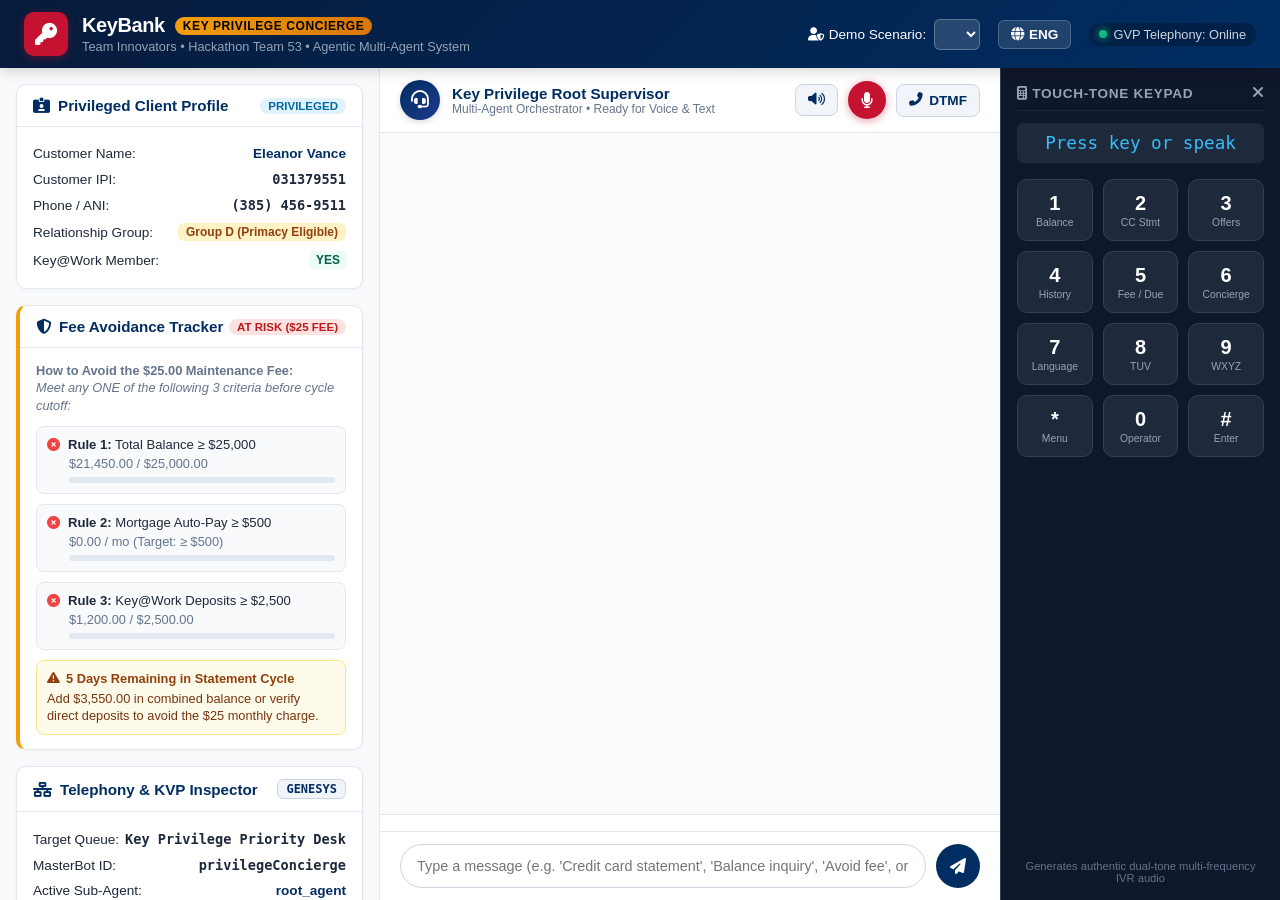
==== web/index.html @ 922f4f91 "feat: Key Privilege Multi-Agent Voice and Chat Bot for Hackathon Team 53" ====
<!DOCTYPE html>
<html lang="en">
<head>
    <meta charset="UTF-8">
    <meta name="viewport" content="width=device-width, initial-scale=1.0">
    <title>KeyBank Key Privilege | Voice & Chat Multi-Agent Bot</title>
    <link rel="stylesheet" href="styles.css">
    <link rel="stylesheet" href="https://cdnjs.cloudflare.com/ajax/libs/font-awesome/6.4.0/css/all.min.css">
</head>
<body>
    <!-- Top Navigation Header -->
    <header class="app-header">
        <div class="header-brand">
            <div class="bank-logo">
                <i class="fa-solid fa-key"></i>
            </div>
            <div>
                <div class="brand-title">KeyBank <span class="badge-privilege">Key Privilege Concierge</span></div>
                <div class="brand-subtitle">Team Innovators • Hackathon Team 53 • Agentic Multi-Agent System</div>
            </div>
        </div>

        <div class="header-actions">
            <div class="scenario-selector-container">
                <label for="customerSelect"><i class="fa-solid fa-user-shield"></i> Demo Scenario:</label>
                <select id="customerSelect" class="form-select">
                    <!-- Populated dynamically -->
                </select>
            </div>

            <div class="lang-toggle-container">
                <button id="langToggleBtn" class="btn-lang" title="Toggle Language (English / Español)">
                    <i class="fa-solid fa-globe"></i> <span id="currentLangLabel">ENG</span>
                </button>
            </div>

            <div class="telephony-status">
                <span class="status-dot online"></span>
                <span>GVP Telephony: Online</span>
            </div>
        </div>
    </header>

    <!-- Main Container -->
    <main class="main-layout">
        <!-- Left Sidebar: Customer Context & Fee Avoidance Engine -->
        <aside class="sidebar-panel">
            <!-- Profile Card -->
            <div class="card profile-card">
                <div class="card-header">
                    <h3><i class="fa-solid fa-id-card-clip"></i> Privileged Client Profile</h3>
                    <span id="tierBadge" class="tier-pill">PRIVILEGED</span>
                </div>
                <div class="card-body">
                    <div class="profile-row">
                        <span class="label">Customer Name:</span>
                        <span id="profName" class="val-highlight">Eleanor Vance</span>
                    </div>
                    <div class="profile-row">
                        <span class="label">Customer IPI:</span>
                        <span id="profIpi" class="val-mono">031379551</span>
                    </div>
                    <div class="profile-row">
                        <span class="label">Phone / ANI:</span>
                        <span id="profPhone" class="val-mono">(385) 456-9511</span>
                    </div>
                    <div class="profile-row">
                        <span class="label">Relationship Group:</span>
                        <span id="profGroup" class="group-badge">Group D (Primacy Eligible)</span>
                    </div>
                    <div class="profile-row">
                        <span class="label">Key@Work Member:</span>
                        <span id="profKeyAtWork" class="val-tag">YES</span>
                    </div>
                </div>
            </div>

            <!-- Maintenance Fee Avoidance Tracker -->
            <div class="card fee-card">
                <div class="card-header fee-header">
                    <h3><i class="fa-solid fa-shield-halved"></i> Fee Avoidance Tracker</h3>
                    <span id="feeWaiverBadge" class="badge-at-risk">AT RISK ($25 FEE)</span>
                </div>
                <div class="card-body">
                    <div class="fee-explainer">
                        <strong>How to Avoid the $25.00 Maintenance Fee:</strong><br>
                        <em>Meet any ONE of the following 3 criteria before cycle cutoff:</em>
                    </div>

                    <!-- Rule 1: $25k Combined Balance -->
                    <div class="rule-box" id="rule1Box">
                        <div class="rule-title">
                            <span id="rule1Icon" class="rule-status-icon fail"><i class="fa-solid fa-circle-xmark"></i></span>
                            <span><strong>Rule 1:</strong> Total Balance &ge; $25,000</span>
                        </div>
                        <div class="rule-metric">
                            <span id="rule1Current">$21,450.00</span> / $25,000.00
                        </div>
                        <div class="progress-bar-bg">
                            <div id="rule1Progress" class="progress-fill warning" style="width: 85%;"></div>
                        </div>
                    </div>

                    <!-- Rule 2: $500 Mortgage Auto-Deduction -->
                    <div class="rule-box" id="rule2Box">
                        <div class="rule-title">
                            <span id="rule2Icon" class="rule-status-icon fail"><i class="fa-solid fa-circle-xmark"></i></span>
                            <span><strong>Rule 2:</strong> Mortgage Auto-Pay &ge; $500</span>
                        </div>
                        <div class="rule-metric">
                            <span id="rule2Current">$0.00 / mo</span> (Target: &ge; $500)
                        </div>
                        <div class="progress-bar-bg">
                            <div id="rule2Progress" class="progress-fill fail" style="width: 0%;"></div>
                        </div>
                    </div>

                    <!-- Rule 3: $2,500 Key@Work Direct Deposits -->
                    <div class="rule-box" id="rule3Box">
                        <div class="rule-title">
                            <span id="rule3Icon" class="rule-status-icon fail"><i class="fa-solid fa-circle-xmark"></i></span>
                            <span><strong>Rule 3:</strong> Key@Work Deposits &ge; $2,500</span>
                        </div>
                        <div class="rule-metric">
                            <span id="rule3Current">$1,200.00</span> / $2,500.00
                        </div>
                        <div class="progress-bar-bg">
                            <div id="rule3Progress" class="progress-fill warning" style="width: 48%;"></div>
                        </div>
                    </div>

                    <!-- Cycle Countdown & Proactive Remedy -->
                    <div id="remedyBox" class="remedy-alert">
                        <div class="remedy-header"><i class="fa-solid fa-triangle-exclamation"></i> <span id="daysRemainingText">5 Days Remaining in Statement Cycle</span></div>
                        <div id="remedyText" class="remedy-content">Add $3,550.00 in combined balance or verify direct deposits to avoid the $25 monthly charge.</div>
                    </div>
                </div>
            </div>

            <!-- Telephony & Routing Context Inspector -->
            <div class="card routing-card">
                <div class="card-header">
                    <h3><i class="fa-solid fa-network-wired"></i> Telephony & KVP Inspector</h3>
                    <span id="activeTrcBadge" class="trc-pill">GENESYS</span>
                </div>
                <div class="card-body">
                    <div class="routing-row">
                        <span class="label">Target Queue:</span>
                        <span id="inspectQueue" class="val-mono">Key Privilege Priority Desk</span>
                    </div>
                    <div class="routing-row">
                        <span class="label">MasterBot ID:</span>
                        <span id="inspectBotId" class="val-mono">privilegeConcierge</span>
                    </div>
                    <div class="routing-row">
                        <span class="label">Active Sub-Agent:</span>
                        <span id="inspectSubagent" class="val-highlight">root_agent</span>
                    </div>
                    <div class="routing-row">
                        <span class="label">Audio Prompt:</span>
                        <span id="inspectPrompt" class="prompt-badge">[K2U_ENG.700.au]</span>
                    </div>
                    <div class="kvp-section">
                        <div class="kvp-label">Genesys Attached Data KVPs:</div>
                        <pre id="inspectKvps" class="kvp-json">{}</pre>
                    </div>
                </div>
            </div>
        </aside>

        <!-- Center: Interactive Voice & Chat Simulator -->
        <section class="chat-panel">
            <!-- Chat Header -->
            <div class="chat-header">
                <div class="chat-agent-info">
                    <div class="agent-avatar"><i class="fa-solid fa-headset"></i></div>
                    <div>
                        <div id="agentTitle" class="agent-title">Key Privilege Root Supervisor</div>
                        <div id="agentStatusSubtitle" class="agent-subtitle">Multi-Agent Orchestrator • Ready for Voice & Text</div>
                    </div>
                </div>
                <div class="voice-controls">
                    <button id="speechToggleBtn" class="btn-icon" title="Toggle Auto Text-to-Speech">
                        <i id="ttsIcon" class="fa-solid fa-volume-high"></i>
                    </button>
                    <button id="micBtn" class="btn-mic" title="Speak via Microphone (Speech-to-Text)">
                        <i class="fa-solid fa-microphone"></i>
                    </button>
                    <button id="toggleDtmfBtn" class="btn-icon" title="Open Telephone DTMF Keypad">
                        <i class="fa-solid fa-phone-flip"></i> DTMF
                    </button>
                </div>
            </div>

            <!-- Proactive Reminder Notification Banner (When at risk) -->
            <div id="proactiveAlertBanner" class="proactive-banner hidden">
                <i class="fa-solid fa-bell"></i>
                <div id="proactiveAlertContent">Proactive Fee Alert</div>
            </div>

            <!-- Messages Stream -->
            <div id="messageStream" class="message-stream">
                <!-- Dynamically populated messages -->
            </div>

            <!-- Quick Reply Suggestions Bar -->
            <div id="quickRepliesBar" class="quick-replies-bar">
                <!-- Quick reply chips -->
            </div>

            <!-- Input Bar -->
            <div class="chat-input-bar">
                <input type="text" id="userInput" class="chat-input" placeholder="Type a message (e.g. 'Credit card statement', 'Balance inquiry', 'Avoid fee', or press 1-7)..." autocomplete="off">
                <button id="sendBtn" class="btn-send"><i class="fa-solid fa-paper-plane"></i></button>
            </div>
        </section>

        <!-- Right / Floating: Traditional DTMF Keypad Panel -->
        <aside id="dtmfPanel" class="dtmf-panel">
            <div class="dtmf-header">
                <h4><i class="fa-solid fa-calculator"></i> Touch-Tone Keypad</h4>
                <button id="closeDtmfBtn" class="btn-close-dtmf"><i class="fa-solid fa-xmark"></i></button>
            </div>
            <div class="dtmf-display" id="dtmfDisplay">Press key or speak</div>
            <div class="dtmf-grid">
                <button class="dtmf-btn" data-key="1">
                    <span class="digit">1</span>
                    <span class="subtext">Balance</span>
                </button>
                <button class="dtmf-btn" data-key="2">
                    <span class="digit">2</span>
                    <span class="subtext">CC Stmt</span>
                </button>
                <button class="dtmf-btn" data-key="3">
                    <span class="digit">3</span>
                    <span class="subtext">Offers</span>
                </button>
                <button class="dtmf-btn" data-key="4">
                    <span class="digit">4</span>
                    <span class="subtext">History</span>
                </button>
                <button class="dtmf-btn" data-key="5">
                    <span class="digit">5</span>
                    <span class="subtext">Fee / Due</span>
                </button>
                <button class="dtmf-btn" data-key="6">
                    <span class="digit">6</span>
                    <span class="subtext">Concierge</span>
                </button>
                <button class="dtmf-btn" data-key="7">
                    <span class="digit">7</span>
                    <span class="subtext">Language</span>
                </button>
                <button class="dtmf-btn" data-key="8">
                    <span class="digit">8</span>
                    <span class="subtext">TUV</span>
                </button>
                <button class="dtmf-btn" data-key="9">
                    <span class="digit">9</span>
                    <span class="subtext">WXYZ</span>
                </button>
                <button class="dtmf-btn" data-key="*">
                    <span class="digit">*</span>
                    <span class="subtext">Menu</span>
                </button>
                <button class="dtmf-btn" data-key="0">
                    <span class="digit">0</span>
                    <span class="subtext">Operator</span>
                </button>
                <button class="dtmf-btn" data-key="#">
                    <span class="digit">#</span>
                    <span class="subtext">Enter</span>
                </button>
            </div>
            <div class="dtmf-footer">
                Generates authentic dual-tone multi-frequency IVR audio
            </div>
        </aside>
    </main>

    <script src="app.js"></script>
</body>
</html>
---- web/styles.css ----
/* KeyBank Key Privilege Multi-Agent System - Hackathon Team 53 Styles */

:root {
    --key-red: #c41230;
    --key-red-dark: #9e0e26;
    --key-navy: #002d62;
    --key-navy-dark: #071b3b;
    --key-gold: #d4af37;
    --key-gray-bg: #f4f6f9;
    --key-card-bg: #ffffff;
    --key-border: #e2e8f0;
    --text-primary: #1e293b;
    --text-muted: #64748b;
    --success-green: #10b981;
    --warning-amber: #f59e0b;
    --danger-red: #ef4444;
}

* {
    box-sizing: border-box;
    margin: 0;
    padding: 0;
    font-family: -apple-system, BlinkMacSystemFont, "Segoe UI", Roboto, Helvetica, Arial, sans-serif;
}

body {
    background-color: var(--key-gray-bg);
    color: var(--text-primary);
    height: 100vh;
    display: flex;
    flex-direction: column;
    overflow: hidden;
}

/* Header */
.app-header {
    background: linear-gradient(135deg, var(--key-navy-dark), var(--key-navy));
    color: white;
    padding: 12px 24px;
    display: flex;
    justify-content: space-between;
    align-items: center;
    box-shadow: 0 4px 12px rgba(0, 0, 0, 0.15);
    z-index: 10;
}

.header-brand {
    display: flex;
    align-items: center;
    gap: 14px;
}

.bank-logo {
    background-color: var(--key-red);
    width: 44px;
    height: 44px;
    border-radius: 10px;
    display: flex;
    align-items: center;
    justify-content: center;
    font-size: 22px;
    color: white;
    box-shadow: 0 2px 8px rgba(196, 18, 48, 0.4);
}

.brand-title {
    font-size: 1.25rem;
    font-weight: 700;
    letter-spacing: -0.02em;
    display: flex;
    align-items: center;
    gap: 10px;
}

.badge-privilege {
    background: linear-gradient(90deg, #f59e0b, #d97706);
    color: #000;
    font-size: 0.75rem;
    font-weight: 800;
    padding: 2px 8px;
    border-radius: 12px;
    text-transform: uppercase;
    letter-spacing: 0.05em;
}

.brand-subtitle {
    font-size: 0.8rem;
    color: #94a3b8;
    margin-top: 2px;
}

.header-actions {
    display: flex;
    align-items: center;
    gap: 18px;
}

.scenario-selector-container {
    display: flex;
    align-items: center;
    gap: 8px;
    font-size: 0.85rem;
}

.form-select {
    background-color: rgba(255, 255, 255, 0.15);
    color: white;
    border: 1px solid rgba(255, 255, 255, 0.25);
    padding: 6px 12px;
    border-radius: 6px;
    font-size: 0.85rem;
    outline: none;
    cursor: pointer;
}

.form-select option {
    background-color: var(--key-navy-dark);
    color: white;
}

.btn-lang {
    background-color: rgba(255, 255, 255, 0.12);
    border: 1px solid rgba(255, 255, 255, 0.2);
    color: white;
    padding: 6px 12px;
    border-radius: 6px;
    cursor: pointer;
    font-size: 0.85rem;
    font-weight: 600;
    transition: background 0.2s;
}

.btn-lang:hover {
    background-color: rgba(255, 255, 255, 0.25);
}

.telephony-status {
    display: flex;
    align-items: center;
    gap: 6px;
    font-size: 0.8rem;
    color: #cbd5e1;
    background: rgba(0, 0, 0, 0.25);
    padding: 4px 10px;
    border-radius: 12px;
}

.status-dot.online {
    width: 8px;
    height: 8px;
    background-color: var(--success-green);
    border-radius: 50%;
    box-shadow: 0 0 8px var(--success-green);
}

/* Layout */
.main-layout {
    display: flex;
    flex: 1;
    overflow: hidden;
    position: relative;
}

/* Sidebar */
.sidebar-panel {
    width: 380px;
    background-color: #f8fafc;
    border-right: 1px solid var(--key-border);
    padding: 16px;
    display: flex;
    flex-direction: column;
    gap: 16px;
    overflow-y: auto;
}

.card {
    background: var(--key-card-bg);
    border-radius: 10px;
    border: 1px solid var(--key-border);
    box-shadow: 0 1px 4px rgba(0, 0, 0, 0.04);
}

.card-header {
    padding: 12px 16px;
    border-bottom: 1px solid var(--key-border);
    display: flex;
    justify-content: space-between;
    align-items: center;
}

.card-header h3 {
    font-size: 0.95rem;
    color: var(--key-navy);
    display: flex;
    align-items: center;
    gap: 8px;
}

.card-body {
    padding: 14px 16px;
}

.tier-pill {
    background: #e0f2fe;
    color: #0369a1;
    font-size: 0.72rem;
    font-weight: 700;
    padding: 2px 8px;
    border-radius: 10px;
}

.profile-row, .routing-row {
    display: flex;
    justify-content: space-between;
    align-items: center;
    padding: 5px 0;
    font-size: 0.85rem;
}

.val-highlight {
    font-weight: 600;
    color: var(--key-navy);
}

.val-mono {
    font-family: monospace;
    font-weight: 600;
}

.group-badge {
    background: #fef3c7;
    color: #92400e;
    font-weight: 700;
    font-size: 0.75rem;
    padding: 2px 8px;
    border-radius: 6px;
}

.val-tag {
    background: #ecfdf5;
    color: #065f46;
    font-weight: 700;
    font-size: 0.75rem;
    padding: 2px 6px;
    border-radius: 4px;
}

/* Fee Tracker Card */
.fee-card {
    border-left: 4px solid var(--warning-amber);
}

.fee-card.waived {
    border-left-color: var(--success-green);
}

.fee-explainer {
    font-size: 0.8rem;
    color: var(--text-muted);
    margin-bottom: 12px;
    line-height: 1.35;
}

.badge-at-risk {
    background-color: #fee2e2;
    color: #b91c1c;
    font-size: 0.72rem;
    font-weight: 800;
    padding: 2px 8px;
    border-radius: 10px;
}

.badge-waived {
    background-color: #d1fae5;
    color: #065f46;
    font-size: 0.72rem;
    font-weight: 800;
    padding: 2px 8px;
    border-radius: 10px;
}

.rule-box {
    background: #f8fafc;
    border: 1px solid #e2e8f0;
    border-radius: 8px;
    padding: 10px;
    margin-bottom: 10px;
}

.rule-title {
    display: flex;
    align-items: center;
    gap: 8px;
    font-size: 0.82rem;
}

.rule-status-icon.pass {
    color: var(--success-green);
}

.rule-status-icon.fail {
    color: #ef4444;
}

.rule-metric {
    font-size: 0.8rem;
    color: var(--text-muted);
    margin: 4px 0 6px 22px;
}

.progress-bar-bg {
    height: 6px;
    background-color: #e2e8f0;
    border-radius: 3px;
    overflow: hidden;
    margin-left: 22px;
}

.progress-fill.pass {
    background-color: var(--success-green);
}

.progress-fill.warning {
    background-color: var(--warning-amber);
}

.progress-fill.fail {
    background-color: var(--danger-red);
}

.remedy-alert {
    background-color: #fffbeb;
    border: 1px solid #fde68a;
    border-radius: 8px;
    padding: 10px;
    font-size: 0.8rem;
    margin-top: 10px;
}

.remedy-header {
    font-weight: 700;
    color: #92400e;
    display: flex;
    align-items: center;
    gap: 6px;
    margin-bottom: 4px;
}

.remedy-content {
    color: #78350f;
    line-height: 1.35;
}

/* Routing Card */
.trc-pill {
    background: #f1f5f9;
    color: var(--key-navy);
    font-family: monospace;
    font-weight: 700;
    font-size: 0.75rem;
    padding: 2px 8px;
    border-radius: 6px;
    border: 1px solid #cbd5e1;
}

.prompt-badge {
    background: #e2e8f0;
    font-family: monospace;
    font-size: 0.75rem;
    padding: 2px 6px;
    border-radius: 4px;
}

.kvp-section {
    margin-top: 8px;
    border-top: 1px solid #f1f5f9;
    padding-top: 8px;
}

.kvp-label {
    font-size: 0.75rem;
    color: var(--text-muted);
    margin-bottom: 4px;
}

.kvp-json {
    background: #0f172a;
    color: #38bdf8;
    padding: 8px;
    border-radius: 6px;
    font-size: 0.75rem;
    max-height: 110px;
    overflow-y: auto;
}

/* Center Chat Panel */
.chat-panel {
    flex: 1;
    display: flex;
    flex-direction: column;
    background: white;
}

.chat-header {
    padding: 12px 20px;
    border-bottom: 1px solid var(--key-border);
    display: flex;
    justify-content: space-between;
    align-items: center;
    background: white;
}

.chat-agent-info {
    display: flex;
    align-items: center;
    gap: 12px;
}

.agent-avatar {
    width: 40px;
    height: 40px;
    background: linear-gradient(135deg, var(--key-navy), #1e3a8a);
    color: white;
    border-radius: 50%;
    display: flex;
    align-items: center;
    justify-content: center;
    font-size: 1.1rem;
    box-shadow: 0 2px 6px rgba(0, 0, 0, 0.15);
}

.agent-title {
    font-weight: 700;
    font-size: 0.95rem;
    color: var(--key-navy);
}

.agent-subtitle {
    font-size: 0.75rem;
    color: var(--text-muted);
}

.voice-controls {
    display: flex;
    align-items: center;
    gap: 10px;
}

.btn-icon {
    background: #f1f5f9;
    border: 1px solid #cbd5e1;
    color: var(--key-navy);
    padding: 8px 12px;
    border-radius: 8px;
    cursor: pointer;
    font-weight: 600;
    font-size: 0.85rem;
    display: flex;
    align-items: center;
    gap: 6px;
    transition: all 0.2s;
}

.btn-icon:hover {
    background: #e2e8f0;
}

.btn-mic {
    background: var(--key-red);
    color: white;
    border: none;
    width: 38px;
    height: 38px;
    border-radius: 50%;
    cursor: pointer;
    font-size: 1rem;
    display: flex;
    align-items: center;
    justify-content: center;
    box-shadow: 0 2px 8px rgba(196, 18, 48, 0.4);
    transition: transform 0.15s, background 0.2s;
}

.btn-mic:hover {
    background: var(--key-red-dark);
    transform: scale(1.05);
}

.btn-mic.recording {
    background: #dc2626;
    animation: pulse-red 1.2s infinite;
}

@keyframes pulse-red {
    0% { box-shadow: 0 0 0 0 rgba(220, 38, 38, 0.7); }
    70% { box-shadow: 0 0 0 12px rgba(220, 38, 38, 0); }
    100% { box-shadow: 0 0 0 0 rgba(220, 38, 38, 0); }
}

/* Proactive Banner */
.proactive-banner {
    background: #fffbeb;
    border-bottom: 2px solid #f59e0b;
    color: #92400e;
    padding: 10px 20px;
    display: flex;
    align-items: center;
    gap: 12px;
    font-size: 0.85rem;
    font-weight: 600;
}

.proactive-banner.hidden {
    display: none;
}

/* Message Stream */
.message-stream {
    flex: 1;
    overflow-y: auto;
    padding: 20px;
    display: flex;
    flex-direction: column;
    gap: 16px;
    background: #fafbfc;
}

.message-bubble {
    max-width: 78%;
    padding: 14px 18px;
    border-radius: 14px;
    line-height: 1.45;
    font-size: 0.9rem;
    position: relative;
    box-shadow: 0 1px 3px rgba(0, 0, 0, 0.05);
    white-space: pre-wrap;
}

.message-bubble.agent {
    align-self: flex-start;
    background: white;
    border: 1px solid var(--key-border);
    border-top-left-radius: 2px;
}

.message-bubble.user {
    align-self: flex-end;
    background: linear-gradient(135deg, var(--key-navy), #1e3a8a);
    color: white;
    border-top-right-radius: 2px;
}

.bubble-meta {
    display: flex;
    justify-content: space-between;
    align-items: center;
    font-size: 0.72rem;
    color: var(--text-muted);
    margin-bottom: 6px;
    border-bottom: 1px solid #f1f5f9;
    padding-bottom: 4px;
}

.prompt-tag {
    background: #e2e8f0;
    color: #475569;
    padding: 1px 6px;
    border-radius: 4px;
    font-family: monospace;
}

.bubble-actions {
    margin-top: 10px;
    display: flex;
    gap: 8px;
}

.btn-bubble-speech {
    background: #f1f5f9;
    border: 1px solid #cbd5e1;
    color: var(--key-navy);
    font-size: 0.75rem;
    padding: 3px 8px;
    border-radius: 4px;
    cursor: pointer;
}

/* Quick Replies */
.quick-replies-bar {
    padding: 8px 20px;
    display: flex;
    flex-wrap: wrap;
    gap: 8px;
    background: white;
    border-top: 1px solid var(--key-border);
}

.chip-btn {
    background: #f1f5f9;
    border: 1px solid #cbd5e1;
    color: var(--key-navy);
    font-size: 0.8rem;
    font-weight: 600;
    padding: 6px 14px;
    border-radius: 20px;
    cursor: pointer;
    transition: all 0.15s;
}

.chip-btn:hover {
    background: var(--key-navy);
    color: white;
    border-color: var(--key-navy);
}

/* Chat Input Bar */
.chat-input-bar {
    padding: 12px 20px;
    display: flex;
    gap: 10px;
    border-top: 1px solid var(--key-border);
    background: white;
}

.chat-input {
    flex: 1;
    padding: 12px 16px;
    border: 1px solid #cbd5e1;
    border-radius: 24px;
    font-size: 0.9rem;
    outline: none;
    transition: border-color 0.2s;
}

.chat-input:focus {
    border-color: var(--key-navy);
    box-shadow: 0 0 0 3px rgba(0, 45, 98, 0.15);
}

.btn-send {
    background: var(--key-navy);
    color: white;
    border: none;
    width: 44px;
    height: 44px;
    border-radius: 50%;
    cursor: pointer;
    font-size: 1rem;
    display: flex;
    align-items: center;
    justify-content: center;
    transition: background 0.2s;
}

.btn-send:hover {
    background: var(--key-navy-dark);
}

/* DTMF Panel */
.dtmf-panel {
    width: 280px;
    background: #0f172a;
    color: white;
    border-left: 1px solid #334155;
    padding: 16px;
    display: flex;
    flex-direction: column;
    gap: 12px;
    transition: transform 0.3s ease;
}

.dtmf-panel.collapsed {
    display: none;
}

.dtmf-header {
    display: flex;
    justify-content: space-between;
    align-items: center;
    color: #94a3b8;
    border-bottom: 1px solid #1e293b;
    padding-bottom: 8px;
}

.dtmf-header h4 {
    font-size: 0.85rem;
    text-transform: uppercase;
    letter-spacing: 0.05em;
}

.btn-close-dtmf {
    background: transparent;
    border: none;
    color: #94a3b8;
    font-size: 1rem;
    cursor: pointer;
}

.dtmf-display {
    background: #1e293b;
    color: #38bdf8;
    font-family: monospace;
    font-size: 1.1rem;
    padding: 8px 12px;
    border-radius: 6px;
    text-align: center;
    min-height: 40px;
    display: flex;
    align-items: center;
    justify-content: center;
}

.dtmf-grid {
    display: grid;
    grid-template-columns: repeat(3, 1fr);
    gap: 10px;
    margin-top: 4px;
}

.dtmf-btn {
    background: #1e293b;
    border: 1px solid #334155;
    color: white;
    border-radius: 10px;
    padding: 12px 6px;
    cursor: pointer;
    display: flex;
    flex-direction: column;
    align-items: center;
    transition: all 0.1s;
}

.dtmf-btn:hover {
    background: #334155;
}

.dtmf-btn:active {
    background: var(--key-red);
    transform: scale(0.95);
}

.dtmf-btn .digit {
    font-size: 1.25rem;
    font-weight: 700;
}

.dtmf-btn .subtext {
    font-size: 0.65rem;
    color: #94a3b8;
    margin-top: 2px;
}

.dtmf-footer {
    font-size: 0.7rem;
    color: #64748b;
    text-align: center;
    margin-top: auto;
}
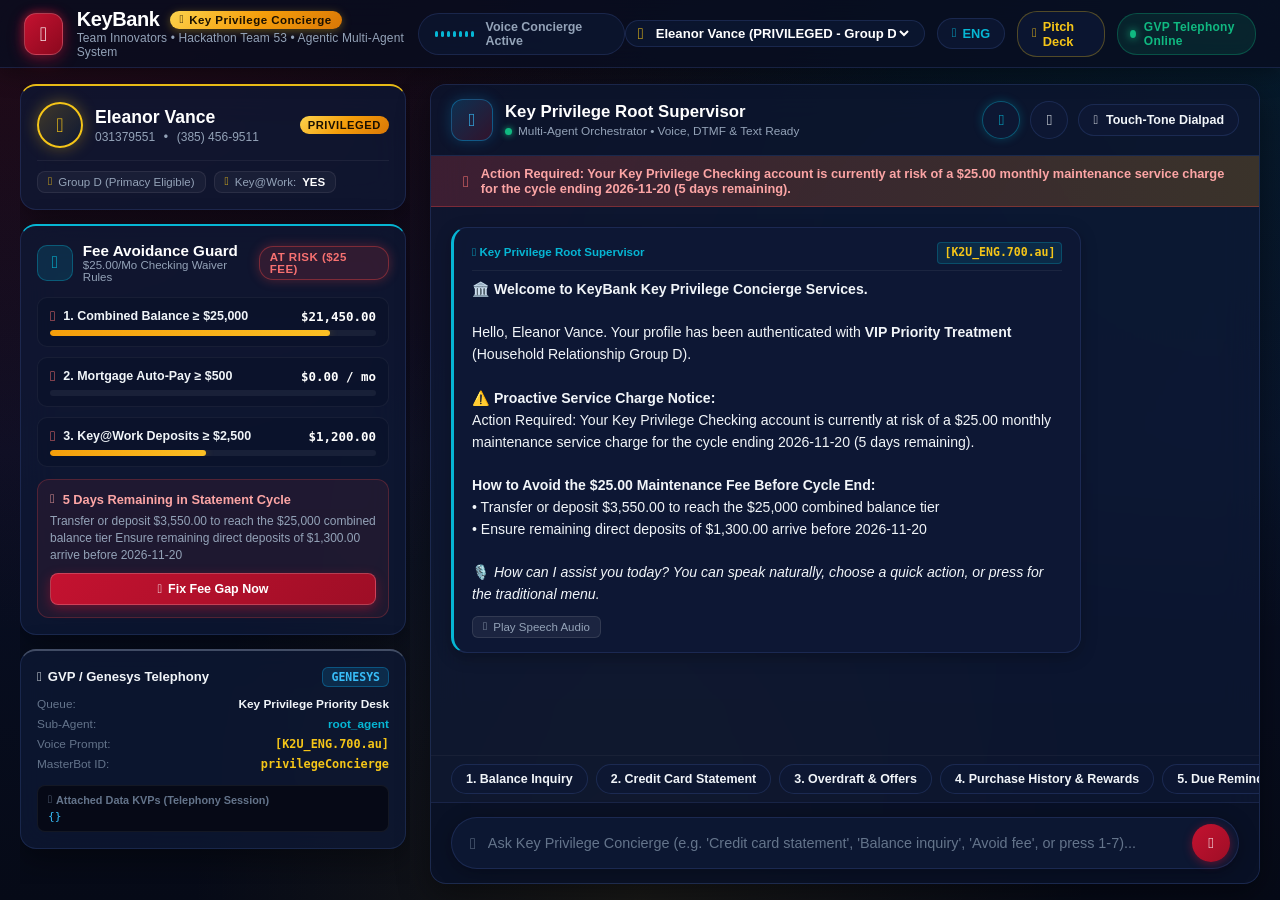
==== commit d88b8b47: "addding ui voice visiuilser" ====
--- a/web/index.html
+++ b/web/index.html
@@ -3,281 +3,269 @@
 <head>
     <meta charset="UTF-8">
     <meta name="viewport" content="width=device-width, initial-scale=1.0">
-    <title>KeyBank Key Privilege | Voice & Chat Multi-Agent Bot</title>
+    <title>KeyBank Key Privilege | Private Client AI Concierge</title>
+    <link rel="stylesheet" href="https://cdnjs.cloudflare.com/ajax/libs/font-awesome/6.4.0/css/all.min.css">
     <link rel="stylesheet" href="styles.css">
-    <link rel="stylesheet" href="https://cdnjs.cloudflare.com/ajax/libs/font-awesome/6.4.0/css/all.min.css">
 </head>
-<body>
-    <!-- Top Navigation Header -->
-    <header class="app-header">
-        <div class="header-brand">
-            <div class="bank-logo">
+<body class="luxury-dark">
+    <!-- Top Glass Navigation Bar -->
+    <header class="glass-navbar">
+        <div class="nav-left">
+            <div class="brand-emblem">
                 <i class="fa-solid fa-key"></i>
-            </div>
-            <div>
-                <div class="brand-title">KeyBank <span class="badge-privilege">Key Privilege Concierge</span></div>
-                <div class="brand-subtitle">Team Innovators • Hackathon Team 53 • Agentic Multi-Agent System</div>
+                <div class="emblem-glow"></div>
+            </div>
+            <div class="brand-text">
+                <div class="brand-header">
+                    <span class="brand-title">KeyBank</span>
+                    <span class="badge-vip-pill"><i class="fa-solid fa-crown"></i> Key Privilege Concierge</span>
+                </div>
+                <div class="brand-sub">Team Innovators • Hackathon Team 53 • Agentic Multi-Agent System</div>
             </div>
         </div>
 
-        <div class="header-actions">
-            <div class="scenario-selector-container">
-                <label for="customerSelect"><i class="fa-solid fa-user-shield"></i> Demo Scenario:</label>
-                <select id="customerSelect" class="form-select">
+        <div class="nav-center">
+            <!-- Voice Audio Waveform Animation -->
+            <div id="voiceWaveform" class="voice-waveform idle">
+                <span class="bar"></span>
+                <span class="bar"></span>
+                <span class="bar"></span>
+                <span class="bar"></span>
+                <span class="bar"></span>
+                <span class="bar"></span>
+                <span class="bar"></span>
+            </div>
+            <span id="voiceStatusLabel" class="voice-status-text">Voice Concierge Active</span>
+        </div>
+
+        <div class="nav-right">
+            <!-- Scenario Selector -->
+            <div class="persona-switch">
+                <i class="fa-solid fa-user-astronaut"></i>
+                <select id="customerSelect" class="select-persona">
                     <!-- Populated dynamically -->
                 </select>
             </div>
 
-            <div class="lang-toggle-container">
-                <button id="langToggleBtn" class="btn-lang" title="Toggle Language (English / Español)">
-                    <i class="fa-solid fa-globe"></i> <span id="currentLangLabel">ENG</span>
-                </button>
-            </div>
-
-            <div class="telephony-status">
-                <span class="status-dot online"></span>
-                <span>GVP Telephony: Online</span>
+            <!-- Language Switcher Button -->
+            <button id="langToggleBtn" class="glass-btn btn-lang" title="Toggle Language (English / Español)">
+                <i class="fa-solid fa-globe"></i> <span id="currentLangLabel">ENG</span>
+            </button>
+
+            <!-- Pitch Deck Link -->
+            <a href="presentation.html" target="_blank" class="glass-btn btn-deck" title="Open Hackathon Pitch Deck">
+                <i class="fa-solid fa-trophy"></i> Pitch Deck
+            </a>
+
+            <!-- Telephony Live Badge -->
+            <div class="telephony-live-pill">
+                <span class="pulse-dot"></span>
+                <span>GVP Telephony Online</span>
             </div>
         </div>
     </header>
 
-    <!-- Main Container -->
-    <main class="main-layout">
-        <!-- Left Sidebar: Customer Context & Fee Avoidance Engine -->
-        <aside class="sidebar-panel">
-            <!-- Profile Card -->
-            <div class="card profile-card">
-                <div class="card-header">
-                    <h3><i class="fa-solid fa-id-card-clip"></i> Privileged Client Profile</h3>
-                    <span id="tierBadge" class="tier-pill">PRIVILEGED</span>
-                </div>
-                <div class="card-body">
-                    <div class="profile-row">
-                        <span class="label">Customer Name:</span>
-                        <span id="profName" class="val-highlight">Eleanor Vance</span>
-                    </div>
-                    <div class="profile-row">
-                        <span class="label">Customer IPI:</span>
-                        <span id="profIpi" class="val-mono">031379551</span>
-                    </div>
-                    <div class="profile-row">
-                        <span class="label">Phone / ANI:</span>
-                        <span id="profPhone" class="val-mono">(385) 456-9511</span>
-                    </div>
-                    <div class="profile-row">
-                        <span class="label">Relationship Group:</span>
-                        <span id="profGroup" class="group-badge">Group D (Primacy Eligible)</span>
-                    </div>
-                    <div class="profile-row">
-                        <span class="label">Key@Work Member:</span>
-                        <span id="profKeyAtWork" class="val-tag">YES</span>
-                    </div>
-                </div>
-            </div>
-
-            <!-- Maintenance Fee Avoidance Tracker -->
-            <div class="card fee-card">
-                <div class="card-header fee-header">
-                    <h3><i class="fa-solid fa-shield-halved"></i> Fee Avoidance Tracker</h3>
-                    <span id="feeWaiverBadge" class="badge-at-risk">AT RISK ($25 FEE)</span>
-                </div>
-                <div class="card-body">
-                    <div class="fee-explainer">
-                        <strong>How to Avoid the $25.00 Maintenance Fee:</strong><br>
-                        <em>Meet any ONE of the following 3 criteria before cycle cutoff:</em>
-                    </div>
-
+    <!-- App Layout -->
+    <div class="app-container">
+        <!-- Left Sidebar: Wealth Profile & Fee Avoidance Engine -->
+        <aside class="sidebar-lux">
+            <!-- Client Identity Card -->
+            <div class="lux-card profile-lux">
+                <div class="card-glow"></div>
+                <div class="profile-header">
+                    <div class="avatar-ring">
+                        <i class="fa-solid fa-user-shield"></i>
+                    </div>
+                    <div class="profile-meta">
+                        <div id="profName" class="client-name">Eleanor Vance</div>
+                        <div class="client-id"><span id="profIpi">031379551</span> • <span id="profPhone">(385) 456-9511</span></div>
+                    </div>
+                    <span id="tierBadge" class="tier-pill-lux">PRIVILEGED</span>
+                </div>
+                <div class="profile-badges">
+                    <div class="p-badge"><i class="fa-solid fa-gem"></i> <span id="profGroup">Group D (Primacy)</span></div>
+                    <div class="p-badge"><i class="fa-solid fa-building-user"></i> Key@Work: <strong id="profKeyAtWork">YES</strong></div>
+                </div>
+            </div>
+
+            <!-- Fee Avoidance Shield & Live Rules Widget -->
+            <div class="lux-card fee-guard-lux" id="feeGuardCard">
+                <div class="fee-header">
+                    <div class="fee-title-group">
+                        <div class="shield-icon" id="shieldIconContainer">
+                            <i id="shieldIcon" class="fa-solid fa-shield-halved"></i>
+                        </div>
+                        <div>
+                            <h4>Fee Avoidance Guard</h4>
+                            <div class="fee-subtitle">$25.00/Mo Checking Waiver Rules</div>
+                        </div>
+                    </div>
+                    <div id="feeWaiverBadge" class="status-pill at-risk">AT RISK ($25 FEE)</div>
+                </div>
+
+                <!-- Rules Accordion/Cards -->
+                <div class="rules-container">
                     <!-- Rule 1: $25k Combined Balance -->
-                    <div class="rule-box" id="rule1Box">
-                        <div class="rule-title">
-                            <span id="rule1Icon" class="rule-status-icon fail"><i class="fa-solid fa-circle-xmark"></i></span>
-                            <span><strong>Rule 1:</strong> Total Balance &ge; $25,000</span>
-                        </div>
-                        <div class="rule-metric">
-                            <span id="rule1Current">$21,450.00</span> / $25,000.00
-                        </div>
-                        <div class="progress-bar-bg">
-                            <div id="rule1Progress" class="progress-fill warning" style="width: 85%;"></div>
-                        </div>
-                    </div>
-
-                    <!-- Rule 2: $500 Mortgage Auto-Deduction -->
-                    <div class="rule-box" id="rule2Box">
-                        <div class="rule-title">
-                            <span id="rule2Icon" class="rule-status-icon fail"><i class="fa-solid fa-circle-xmark"></i></span>
-                            <span><strong>Rule 2:</strong> Mortgage Auto-Pay &ge; $500</span>
-                        </div>
-                        <div class="rule-metric">
-                            <span id="rule2Current">$0.00 / mo</span> (Target: &ge; $500)
-                        </div>
-                        <div class="progress-bar-bg">
-                            <div id="rule2Progress" class="progress-fill fail" style="width: 0%;"></div>
+                    <div class="lux-rule" id="rule1Box">
+                        <div class="rule-top">
+                            <div class="rule-info">
+                                <span id="rule1Icon" class="check-icon fail"><i class="fa-solid fa-circle-xmark"></i></span>
+                                <span class="rule-name">1. Combined Balance &ge; $25,000</span>
+                            </div>
+                            <span id="rule1Current" class="rule-val">$21,450.00</span>
+                        </div>
+                        <div class="meter-bar">
+                            <div id="rule1Progress" class="meter-fill warning" style="width: 85%;"></div>
+                        </div>
+                    </div>
+
+                    <!-- Rule 2: $500 Mortgage Auto-Pay -->
+                    <div class="lux-rule" id="rule2Box">
+                        <div class="rule-top">
+                            <div class="rule-info">
+                                <span id="rule2Icon" class="check-icon fail"><i class="fa-solid fa-circle-xmark"></i></span>
+                                <span class="rule-name">2. Mortgage Auto-Pay &ge; $500</span>
+                            </div>
+                            <span id="rule2Current" class="rule-val">$0.00 / mo</span>
+                        </div>
+                        <div class="meter-bar">
+                            <div id="rule2Progress" class="meter-fill fail" style="width: 0%;"></div>
                         </div>
                     </div>
 
                     <!-- Rule 3: $2,500 Key@Work Direct Deposits -->
-                    <div class="rule-box" id="rule3Box">
-                        <div class="rule-title">
-                            <span id="rule3Icon" class="rule-status-icon fail"><i class="fa-solid fa-circle-xmark"></i></span>
-                            <span><strong>Rule 3:</strong> Key@Work Deposits &ge; $2,500</span>
-                        </div>
-                        <div class="rule-metric">
-                            <span id="rule3Current">$1,200.00</span> / $2,500.00
-                        </div>
-                        <div class="progress-bar-bg">
-                            <div id="rule3Progress" class="progress-fill warning" style="width: 48%;"></div>
-                        </div>
-                    </div>
-
-                    <!-- Cycle Countdown & Proactive Remedy -->
-                    <div id="remedyBox" class="remedy-alert">
-                        <div class="remedy-header"><i class="fa-solid fa-triangle-exclamation"></i> <span id="daysRemainingText">5 Days Remaining in Statement Cycle</span></div>
-                        <div id="remedyText" class="remedy-content">Add $3,550.00 in combined balance or verify direct deposits to avoid the $25 monthly charge.</div>
-                    </div>
-                </div>
-            </div>
-
-            <!-- Telephony & Routing Context Inspector -->
-            <div class="card routing-card">
-                <div class="card-header">
-                    <h3><i class="fa-solid fa-network-wired"></i> Telephony & KVP Inspector</h3>
-                    <span id="activeTrcBadge" class="trc-pill">GENESYS</span>
-                </div>
-                <div class="card-body">
-                    <div class="routing-row">
-                        <span class="label">Target Queue:</span>
-                        <span id="inspectQueue" class="val-mono">Key Privilege Priority Desk</span>
-                    </div>
-                    <div class="routing-row">
-                        <span class="label">MasterBot ID:</span>
-                        <span id="inspectBotId" class="val-mono">privilegeConcierge</span>
-                    </div>
-                    <div class="routing-row">
-                        <span class="label">Active Sub-Agent:</span>
-                        <span id="inspectSubagent" class="val-highlight">root_agent</span>
-                    </div>
-                    <div class="routing-row">
-                        <span class="label">Audio Prompt:</span>
-                        <span id="inspectPrompt" class="prompt-badge">[K2U_ENG.700.au]</span>
-                    </div>
-                    <div class="kvp-section">
-                        <div class="kvp-label">Genesys Attached Data KVPs:</div>
-                        <pre id="inspectKvps" class="kvp-json">{}</pre>
+                    <div class="lux-rule" id="rule3Box">
+                        <div class="rule-top">
+                            <div class="rule-info">
+                                <span id="rule3Icon" class="check-icon fail"><i class="fa-solid fa-circle-xmark"></i></span>
+                                <span class="rule-name">3. Key@Work Deposits &ge; $2,500</span>
+                            </div>
+                            <span id="rule3Current" class="rule-val">$1,200.00</span>
+                        </div>
+                        <div class="meter-bar">
+                            <div id="rule3Progress" class="meter-fill warning" style="width: 48%;"></div>
+                        </div>
+                    </div>
+                </div>
+
+                <!-- Proactive Remedy Alert Box -->
+                <div id="remedyBox" class="remedy-lux">
+                    <div class="remedy-headline">
+                        <i class="fa-solid fa-stopwatch"></i>
+                        <span id="daysRemainingText">5 Days Remaining in Statement Cycle</span>
+                    </div>
+                    <div id="remedyText" class="remedy-body">
+                        Add $3,550.00 in combined balance or verify your direct deposits to avoid the $25 monthly maintenance fee.
+                    </div>
+                    <button class="btn-remedy-action" onclick="document.getElementById('userInput').value='Avoid maintenance fee'; handleSendMessage();">
+                        <i class="fa-solid fa-wand-magic-sparkles"></i> Fix Fee Gap Now
+                    </button>
+                </div>
+            </div>
+
+            <!-- Telephony Context Inspector -->
+            <div class="lux-card telephony-lux">
+                <div class="telephony-head">
+                    <div class="t-title"><i class="fa-solid fa-satellite-dish"></i> GVP / Genesys Telephony</div>
+                    <span id="activeTrcBadge" class="trc-badge-lux">GENESYS</span>
+                </div>
+                <div class="telephony-body">
+                    <div class="t-row"><span class="k">Queue:</span> <span id="inspectQueue" class="v">Key Privilege Priority Desk</span></div>
+                    <div class="t-row"><span class="k">Sub-Agent:</span> <span id="inspectSubagent" class="v highlight">root_agent</span></div>
+                    <div class="t-row"><span class="k">Voice Prompt:</span> <span id="inspectPrompt" class="v mono">[K2U_ENG.700.au]</span></div>
+                    <div class="t-row"><span class="k">MasterBot ID:</span> <span id="inspectBotId" class="v mono">privilegeConcierge</span></div>
+                    <div class="kvp-box">
+                        <div class="kvp-title"><i class="fa-solid fa-code"></i> Attached Data KVPs (Telephony Session)</div>
+                        <pre id="inspectKvps" class="kvp-code">{}</pre>
                     </div>
                 </div>
             </div>
         </aside>
 
-        <!-- Center: Interactive Voice & Chat Simulator -->
-        <section class="chat-panel">
-            <!-- Chat Header -->
-            <div class="chat-header">
-                <div class="chat-agent-info">
-                    <div class="agent-avatar"><i class="fa-solid fa-headset"></i></div>
+        <!-- Main Conversational Interface -->
+        <main class="chat-viewport">
+            <!-- Header Bar inside Chat -->
+            <div class="chat-topbar">
+                <div class="agent-profile">
+                    <div class="agent-icon-halo">
+                        <i class="fa-solid fa-headset"></i>
+                    </div>
                     <div>
-                        <div id="agentTitle" class="agent-title">Key Privilege Root Supervisor</div>
-                        <div id="agentStatusSubtitle" class="agent-subtitle">Multi-Agent Orchestrator • Ready for Voice & Text</div>
-                    </div>
-                </div>
-                <div class="voice-controls">
-                    <button id="speechToggleBtn" class="btn-icon" title="Toggle Auto Text-to-Speech">
+                        <div id="agentTitle" class="agent-name">Key Privilege Root Supervisor</div>
+                        <div class="agent-role"><span class="online-indicator"></span> Multi-Agent Orchestrator • Voice, DTMF & Text Ready</div>
+                    </div>
+                </div>
+
+                <div class="topbar-actions">
+                    <button id="speechToggleBtn" class="action-round-btn active" title="Toggle Auto Text-to-Speech">
                         <i id="ttsIcon" class="fa-solid fa-volume-high"></i>
                     </button>
-                    <button id="micBtn" class="btn-mic" title="Speak via Microphone (Speech-to-Text)">
+                    <button id="micBtn" class="mic-glow-btn" title="Speak via Microphone (Speech-to-Text)">
                         <i class="fa-solid fa-microphone"></i>
                     </button>
-                    <button id="toggleDtmfBtn" class="btn-icon" title="Open Telephone DTMF Keypad">
-                        <i class="fa-solid fa-phone-flip"></i> DTMF
-                    </button>
-                </div>
-            </div>
-
-            <!-- Proactive Reminder Notification Banner (When at risk) -->
-            <div id="proactiveAlertBanner" class="proactive-banner hidden">
+                    <button id="toggleDtmfBtn" class="dtmf-toggle-btn" title="Open Telephone DTMF Keypad">
+                        <i class="fa-solid fa-phone-flip"></i> Touch-Tone Dialpad
+                    </button>
+                </div>
+            </div>
+
+            <!-- Proactive Reminder Notification Ribbon -->
+            <div id="proactiveAlertBanner" class="proactive-alert-ribbon hidden">
+                <div class="ribbon-glow"></div>
                 <i class="fa-solid fa-bell"></i>
-                <div id="proactiveAlertContent">Proactive Fee Alert</div>
-            </div>
-
-            <!-- Messages Stream -->
-            <div id="messageStream" class="message-stream">
-                <!-- Dynamically populated messages -->
-            </div>
-
-            <!-- Quick Reply Suggestions Bar -->
-            <div id="quickRepliesBar" class="quick-replies-bar">
-                <!-- Quick reply chips -->
-            </div>
-
-            <!-- Input Bar -->
-            <div class="chat-input-bar">
-                <input type="text" id="userInput" class="chat-input" placeholder="Type a message (e.g. 'Credit card statement', 'Balance inquiry', 'Avoid fee', or press 1-7)..." autocomplete="off">
-                <button id="sendBtn" class="btn-send"><i class="fa-solid fa-paper-plane"></i></button>
-            </div>
-        </section>
-
-        <!-- Right / Floating: Traditional DTMF Keypad Panel -->
-        <aside id="dtmfPanel" class="dtmf-panel">
-            <div class="dtmf-header">
-                <h4><i class="fa-solid fa-calculator"></i> Touch-Tone Keypad</h4>
-                <button id="closeDtmfBtn" class="btn-close-dtmf"><i class="fa-solid fa-xmark"></i></button>
-            </div>
-            <div class="dtmf-display" id="dtmfDisplay">Press key or speak</div>
-            <div class="dtmf-grid">
-                <button class="dtmf-btn" data-key="1">
-                    <span class="digit">1</span>
-                    <span class="subtext">Balance</span>
-                </button>
-                <button class="dtmf-btn" data-key="2">
-                    <span class="digit">2</span>
-                    <span class="subtext">CC Stmt</span>
-                </button>
-                <button class="dtmf-btn" data-key="3">
-                    <span class="digit">3</span>
-                    <span class="subtext">Offers</span>
-                </button>
-                <button class="dtmf-btn" data-key="4">
-                    <span class="digit">4</span>
-                    <span class="subtext">History</span>
-                </button>
-                <button class="dtmf-btn" data-key="5">
-                    <span class="digit">5</span>
-                    <span class="subtext">Fee / Due</span>
-                </button>
-                <button class="dtmf-btn" data-key="6">
-                    <span class="digit">6</span>
-                    <span class="subtext">Concierge</span>
-                </button>
-                <button class="dtmf-btn" data-key="7">
-                    <span class="digit">7</span>
-                    <span class="subtext">Language</span>
-                </button>
-                <button class="dtmf-btn" data-key="8">
-                    <span class="digit">8</span>
-                    <span class="subtext">TUV</span>
-                </button>
-                <button class="dtmf-btn" data-key="9">
-                    <span class="digit">9</span>
-                    <span class="subtext">WXYZ</span>
-                </button>
-                <button class="dtmf-btn" data-key="*">
-                    <span class="digit">*</span>
-                    <span class="subtext">Menu</span>
-                </button>
-                <button class="dtmf-btn" data-key="0">
-                    <span class="digit">0</span>
-                    <span class="subtext">Operator</span>
-                </button>
-                <button class="dtmf-btn" data-key="#">
-                    <span class="digit">#</span>
-                    <span class="subtext">Enter</span>
-                </button>
-            </div>
-            <div class="dtmf-footer">
-                Generates authentic dual-tone multi-frequency IVR audio
+                <div id="proactiveAlertContent" class="ribbon-text">Proactive Fee Alert Notice</div>
+            </div>
+
+            <!-- Interactive Message Stream -->
+            <div id="messageStream" class="chat-stream">
+                <!-- Dynamically populated bubbles -->
+            </div>
+
+            <!-- Quick Action Suggestion Chips -->
+            <div id="quickRepliesBar" class="chips-container">
+                <!-- Dynamically populated quick replies -->
+            </div>
+
+            <!-- Modern Floating Glass Input Bar -->
+            <div class="chat-input-wrapper">
+                <div class="glass-input-pill">
+                    <i class="fa-solid fa-comment-dots input-icon"></i>
+                    <input type="text" id="userInput" class="modern-input" placeholder="Ask Key Privilege Concierge (e.g. 'Credit card statement', 'Balance inquiry', 'Avoid fee', or press 1-7)..." autocomplete="off">
+                    <button id="sendBtn" class="send-glow-btn" title="Send message">
+                        <i class="fa-solid fa-arrow-up"></i>
+                    </button>
+                </div>
+            </div>
+        </main>
+
+        <!-- Floating Glass DTMF Touch-Tone Dialpad Panel -->
+        <aside id="dtmfPanel" class="dtmf-floating-panel collapsed">
+            <div class="dtmf-panel-header">
+                <div class="dtmf-title"><i class="fa-solid fa-keyboard"></i> Touch-Tone Keypad</div>
+                <button id="closeDtmfBtn" class="close-dtmf-btn"><i class="fa-solid fa-xmark"></i></button>
+            </div>
+            <div id="dtmfDisplay" class="dtmf-readout">Press dialpad key</div>
+            <div class="dialpad-grid">
+                <button class="key-btn" data-key="1"><span class="k-num">1</span><span class="k-sub">Balance</span></button>
+                <button class="key-btn" data-key="2"><span class="k-num">2</span><span class="k-sub">CC Stmt</span></button>
+                <button class="key-btn" data-key="3"><span class="k-num">3</span><span class="k-sub">Offers</span></button>
+                <button class="key-btn" data-key="4"><span class="k-num">4</span><span class="k-sub">History</span></button>
+                <button class="key-btn" data-key="5"><span class="k-num">5</span><span class="k-sub">Fee / Due</span></button>
+                <button class="key-btn" data-key="6"><span class="k-num">6</span><span class="k-sub">Concierge</span></button>
+                <button class="key-btn" data-key="7"><span class="k-num">7</span><span class="k-sub">Language</span></button>
+                <button class="key-btn" data-key="8"><span class="k-num">8</span><span class="k-sub">TUV</span></button>
+                <button class="key-btn" data-key="9"><span class="k-num">9</span><span class="k-sub">WXYZ</span></button>
+                <button class="key-btn" data-key="*"><span class="k-num">*</span><span class="k-sub">Menu</span></button>
+                <button class="key-btn" data-key="0"><span class="k-num">0</span><span class="k-sub">Operator</span></button>
+                <button class="key-btn" data-key="#"><span class="k-num">#</span><span class="k-sub">Enter</span></button>
+            </div>
+            <div class="dialpad-footer">
+                <i class="fa-solid fa-wave-square"></i> Web Audio API Dual-Tone Multi-Frequency (DTMF)
             </div>
         </aside>
-    </main>
-
+    </div>
+
+    <script src="agent_engine.js"></script>
     <script src="app.js"></script>
 </body>
 </html>
--- a/web/styles.css
+++ b/web/styles.css
@@ -1,572 +1,1006 @@
-/* KeyBank Key Privilege Multi-Agent System - Hackathon Team 53 Styles */
+/* ==========================================================================
+   KeyBank Key Privilege Multi-Agent System - Modern Luxury UI Stylesheet
+   Hackathon Team 53 - Team Innovators | Obsidian Glassmorphism 2026 Theme
+   ========================================================================== */
 
 :root {
+    /* Brand Colors */
     --key-red: #c41230;
-    --key-red-dark: #9e0e26;
-    --key-navy: #002d62;
-    --key-navy-dark: #071b3b;
-    --key-gold: #d4af37;
-    --key-gray-bg: #f4f6f9;
-    --key-card-bg: #ffffff;
-    --key-border: #e2e8f0;
-    --text-primary: #1e293b;
+    --key-red-glow: rgba(196, 18, 48, 0.45);
+    --key-red-bright: #e6193c;
+    --key-navy-dark: #060913;
+    --key-navy-surface: #0a1128;
+    --key-navy-card: rgba(14, 25, 54, 0.72);
+    --key-navy-card-hover: rgba(20, 36, 77, 0.82);
+    --key-navy-border: rgba(94, 129, 219, 0.18);
+    --key-navy-border-glow: rgba(94, 129, 219, 0.35);
+
+    /* Luxury Accents */
+    --gold-primary: #f5c518;
+    --gold-glow: rgba(245, 197, 24, 0.35);
+    --gold-gradient: linear-gradient(135deg, #fcd34d 0%, #f59e0b 50%, #d97706 100%);
+    --gold-text: #fef08a;
+
+    /* Semantic Status */
+    --status-pass: #10b981;
+    --status-pass-glow: rgba(16, 185, 129, 0.3);
+    --status-warning: #f59e0b;
+    --status-warning-glow: rgba(245, 158, 11, 0.3);
+    --status-fail: #ef4444;
+    --status-fail-glow: rgba(239, 68, 68, 0.3);
+    --status-cyan: #06b6d4;
+
+    /* Typography */
+    --text-pure: #ffffff;
+    --text-primary: #f1f5f9;
+    --text-secondary: #94a3b8;
     --text-muted: #64748b;
-    --success-green: #10b981;
-    --warning-amber: #f59e0b;
-    --danger-red: #ef4444;
-}
-
-* {
+    --font-sans: -apple-system, BlinkMacSystemFont, "SF Pro Display", "Inter", "Segoe UI", Roboto, sans-serif;
+    --font-mono: "SF Mono", "Fira Code", "Roboto Mono", Consolas, monospace;
+
+    /* Glass Effect */
+    --glass-blur: blur(18px);
+    --glass-shadow: 0 10px 32px 0 rgba(0, 0, 0, 0.42);
+    --glass-radius: 16px;
+    --glass-radius-sm: 10px;
+}
+
+/* Base Reset & Background */
+*, *::before, *::after {
     box-sizing: border-box;
     margin: 0;
     padding: 0;
-    font-family: -apple-system, BlinkMacSystemFont, "Segoe UI", Roboto, Helvetica, Arial, sans-serif;
-}
-
-body {
-    background-color: var(--key-gray-bg);
+    font-family: var(--font-sans);
+    -webkit-font-smoothing: antialiased;
+}
+
+html, body {
+    height: 100%;
+    width: 100%;
+    overflow: hidden;
+}
+
+body.luxury-dark {
+    background-color: var(--key-navy-dark);
+    background-image:
+        radial-gradient(at 0% 0%, rgba(196, 18, 48, 0.15) 0px, transparent 50%),
+        radial-gradient(at 100% 0%, rgba(14, 165, 233, 0.12) 0px, transparent 50%),
+        radial-gradient(at 50% 100%, rgba(245, 197, 24, 0.08) 0px, transparent 50%),
+        linear-gradient(180deg, #050811 0%, #080f24 50%, #060a17 100%);
     color: var(--text-primary);
-    height: 100vh;
     display: flex;
     flex-direction: column;
-    overflow: hidden;
-}
-
-/* Header */
-.app-header {
-    background: linear-gradient(135deg, var(--key-navy-dark), var(--key-navy));
-    color: white;
-    padding: 12px 24px;
-    display: flex;
+}
+
+/* Custom Scrollbars */
+::-webkit-scrollbar {
+    width: 6px;
+    height: 6px;
+}
+::-webkit-scrollbar-track {
+    background: rgba(10, 17, 40, 0.5);
+}
+::-webkit-scrollbar-thumb {
+    background: rgba(148, 163, 184, 0.25);
+    border-radius: 4px;
+}
+::-webkit-scrollbar-thumb:hover {
+    background: rgba(148, 163, 184, 0.45);
+}
+
+/* ==========================================================================
+   Top Glass Navigation Bar
+   ========================================================================== */
+.glass-navbar {
+    height: 68px;
+    background: rgba(8, 14, 32, 0.78);
+    backdrop-filter: var(--glass-blur);
+    -webkit-backdrop-filter: var(--glass-blur);
+    border-bottom: 1px solid var(--key-navy-border);
+    display: flex;
+    align-items: center;
     justify-content: space-between;
-    align-items: center;
-    box-shadow: 0 4px 12px rgba(0, 0, 0, 0.15);
-    z-index: 10;
-}
-
-.header-brand {
+    padding: 0 24px;
+    z-index: 50;
+    box-shadow: 0 4px 24px rgba(0, 0, 0, 0.4);
+}
+
+.nav-left {
     display: flex;
     align-items: center;
     gap: 14px;
 }
 
-.bank-logo {
-    background-color: var(--key-red);
-    width: 44px;
-    height: 44px;
-    border-radius: 10px;
+.brand-emblem {
+    position: relative;
+    width: 42px;
+    height: 42px;
+    background: linear-gradient(135deg, var(--key-red) 0%, #8b081e 100%);
+    border-radius: 12px;
     display: flex;
     align-items: center;
     justify-content: center;
-    font-size: 22px;
-    color: white;
-    box-shadow: 0 2px 8px rgba(196, 18, 48, 0.4);
+    color: #fff;
+    font-size: 1.25rem;
+    box-shadow: 0 4px 16px var(--key-red-glow);
+    border: 1px solid rgba(255, 255, 255, 0.2);
+}
+
+.emblem-glow {
+    position: absolute;
+    inset: -2px;
+    border-radius: 14px;
+    background: linear-gradient(135deg, var(--key-red-bright), transparent);
+    z-index: -1;
+    opacity: 0.6;
+    filter: blur(4px);
+}
+
+.brand-text {
+    display: flex;
+    flex-direction: column;
+}
+
+.brand-header {
+    display: flex;
+    align-items: center;
+    gap: 10px;
 }
 
 .brand-title {
     font-size: 1.25rem;
-    font-weight: 700;
+    font-weight: 800;
     letter-spacing: -0.02em;
-    display: flex;
-    align-items: center;
-    gap: 10px;
-}
-
-.badge-privilege {
-    background: linear-gradient(90deg, #f59e0b, #d97706);
-    color: #000;
+    color: var(--text-pure);
+}
+
+.badge-vip-pill {
+    background: var(--gold-gradient);
+    color: #1a1001;
+    font-size: 0.72rem;
+    font-weight: 800;
+    padding: 3px 10px;
+    border-radius: 20px;
+    letter-spacing: 0.04em;
+    display: flex;
+    align-items: center;
+    gap: 5px;
+    box-shadow: 0 2px 10px var(--gold-glow);
+}
+
+.brand-sub {
     font-size: 0.75rem;
-    font-weight: 800;
-    padding: 2px 8px;
-    border-radius: 12px;
-    text-transform: uppercase;
-    letter-spacing: 0.05em;
-}
-
-.brand-subtitle {
-    font-size: 0.8rem;
-    color: #94a3b8;
-    margin-top: 2px;
-}
-
-.header-actions {
-    display: flex;
-    align-items: center;
-    gap: 18px;
-}
-
-.scenario-selector-container {
+    color: var(--text-secondary);
+    letter-spacing: 0.01em;
+}
+
+/* Nav Center - Waveform Visualizer */
+.nav-center {
+    display: flex;
+    align-items: center;
+    gap: 12px;
+    background: rgba(14, 25, 54, 0.6);
+    border: 1px solid var(--key-navy-border);
+    padding: 6px 16px;
+    border-radius: 30px;
+}
+
+.voice-waveform {
+    display: flex;
+    align-items: center;
+    gap: 3px;
+    height: 22px;
+}
+
+.voice-waveform .bar {
+    width: 3px;
+    height: 6px;
+    background: var(--status-cyan);
+    border-radius: 3px;
+    transition: height 0.15s ease, background-color 0.2s ease;
+}
+
+.voice-waveform.speaking .bar {
+    background: var(--gold-primary);
+    animation: waveformDance 0.8s ease-in-out infinite alternate;
+}
+
+.voice-waveform.recording .bar {
+    background: var(--key-red-bright);
+    animation: waveformDance 0.6s ease-in-out infinite alternate;
+}
+
+.voice-waveform.speaking .bar:nth-child(1) { animation-delay: 0.1s; }
+.voice-waveform.speaking .bar:nth-child(2) { animation-delay: 0.3s; }
+.voice-waveform.speaking .bar:nth-child(3) { animation-delay: 0.15s; }
+.voice-waveform.speaking .bar:nth-child(4) { animation-delay: 0.4s; }
+.voice-waveform.speaking .bar:nth-child(5) { animation-delay: 0.25s; }
+.voice-waveform.speaking .bar:nth-child(6) { animation-delay: 0.35s; }
+.voice-waveform.speaking .bar:nth-child(7) { animation-delay: 0.05s; }
+
+.voice-waveform.recording .bar:nth-child(1) { animation-delay: 0.05s; }
+.voice-waveform.recording .bar:nth-child(2) { animation-delay: 0.25s; }
+.voice-waveform.recording .bar:nth-child(3) { animation-delay: 0.1s; }
+.voice-waveform.recording .bar:nth-child(4) { animation-delay: 0.3s; }
+.voice-waveform.recording .bar:nth-child(5) { animation-delay: 0.2s; }
+.voice-waveform.recording .bar:nth-child(6) { animation-delay: 0.15s; }
+.voice-waveform.recording .bar:nth-child(7) { animation-delay: 0.35s; }
+
+@keyframes waveformDance {
+    0% { height: 4px; }
+    50% { height: 18px; }
+    100% { height: 10px; }
+}
+
+.voice-status-text {
+    font-size: 0.78rem;
+    font-weight: 600;
+    color: var(--text-secondary);
+}
+
+/* Nav Right */
+.nav-right {
+    display: flex;
+    align-items: center;
+    gap: 12px;
+}
+
+.persona-switch {
     display: flex;
     align-items: center;
     gap: 8px;
-    font-size: 0.85rem;
-}
-
-.form-select {
-    background-color: rgba(255, 255, 255, 0.15);
-    color: white;
-    border: 1px solid rgba(255, 255, 255, 0.25);
-    padding: 6px 12px;
-    border-radius: 6px;
-    font-size: 0.85rem;
+    background: rgba(14, 25, 54, 0.7);
+    border: 1px solid var(--key-navy-border);
+    padding: 4px 12px;
+    border-radius: 20px;
+    color: var(--gold-primary);
+}
+
+.select-persona {
+    background: transparent;
+    border: none;
+    color: var(--text-pure);
+    font-size: 0.82rem;
+    font-weight: 600;
     outline: none;
     cursor: pointer;
-}
-
-.form-select option {
-    background-color: var(--key-navy-dark);
-    color: white;
+    max-width: 260px;
+}
+.select-persona option {
+    background: #0a1128;
+    color: #fff;
+}
+
+.glass-btn {
+    background: rgba(14, 25, 54, 0.75);
+    border: 1px solid var(--key-navy-border);
+    color: var(--text-primary);
+    padding: 7px 14px;
+    border-radius: 20px;
+    font-size: 0.8rem;
+    font-weight: 600;
+    cursor: pointer;
+    display: inline-flex;
+    align-items: center;
+    gap: 6px;
+    text-decoration: none;
+    transition: all 0.2s ease;
+}
+
+.glass-btn:hover {
+    background: rgba(24, 40, 84, 0.9);
+    border-color: var(--key-navy-border-glow);
+    transform: translateY(-1px);
+    box-shadow: 0 4px 12px rgba(0, 0, 0, 0.3);
 }
 
 .btn-lang {
-    background-color: rgba(255, 255, 255, 0.12);
-    border: 1px solid rgba(255, 255, 255, 0.2);
-    color: white;
+    color: var(--status-cyan);
+}
+.btn-deck {
+    color: var(--gold-primary);
+    border-color: rgba(245, 197, 24, 0.3);
+}
+.btn-deck:hover {
+    border-color: var(--gold-primary);
+    box-shadow: 0 0 14px var(--gold-glow);
+}
+
+.telephony-live-pill {
+    display: flex;
+    align-items: center;
+    gap: 8px;
+    background: rgba(16, 185, 129, 0.12);
+    border: 1px solid rgba(16, 185, 129, 0.3);
+    color: var(--status-pass);
     padding: 6px 12px;
-    border-radius: 6px;
-    cursor: pointer;
-    font-size: 0.85rem;
-    font-weight: 600;
-    transition: background 0.2s;
-}
-
-.btn-lang:hover {
-    background-color: rgba(255, 255, 255, 0.25);
-}
-
-.telephony-status {
-    display: flex;
-    align-items: center;
-    gap: 6px;
-    font-size: 0.8rem;
-    color: #cbd5e1;
-    background: rgba(0, 0, 0, 0.25);
-    padding: 4px 10px;
-    border-radius: 12px;
-}
-
-.status-dot.online {
+    border-radius: 20px;
+    font-size: 0.75rem;
+    font-weight: 700;
+    letter-spacing: 0.02em;
+}
+
+.pulse-dot {
     width: 8px;
     height: 8px;
-    background-color: var(--success-green);
     border-radius: 50%;
-    box-shadow: 0 0 8px var(--success-green);
-}
-
-/* Layout */
-.main-layout {
-    display: flex;
+    background: var(--status-pass);
+    box-shadow: 0 0 8px var(--status-pass);
+    animation: pulseDot 1.8s infinite;
+}
+
+@keyframes pulseDot {
+    0% { transform: scale(0.9); opacity: 0.8; }
+    50% { transform: scale(1.3); opacity: 1; }
+    100% { transform: scale(0.9); opacity: 0.8; }
+}
+
+/* ==========================================================================
+   App Container & Sidebar Layout
+   ========================================================================== */
+.app-container {
     flex: 1;
+    display: flex;
     overflow: hidden;
     position: relative;
+    padding: 16px 20px;
+    gap: 20px;
 }
 
 /* Sidebar */
-.sidebar-panel {
-    width: 380px;
-    background-color: #f8fafc;
-    border-right: 1px solid var(--key-border);
+.sidebar-lux {
+    width: 390px;
+    display: flex;
+    flex-direction: column;
+    gap: 14px;
+    overflow-y: auto;
+    padding-right: 4px;
+    flex-shrink: 0;
+}
+
+/* Generic Luxury Glass Card */
+.lux-card {
+    background: var(--key-navy-card);
+    backdrop-filter: var(--glass-blur);
+    -webkit-backdrop-filter: var(--glass-blur);
+    border: 1px solid var(--key-navy-border);
+    border-radius: var(--glass-radius);
     padding: 16px;
+    box-shadow: var(--glass-shadow);
+    position: relative;
+    overflow: hidden;
+    transition: border-color 0.25s ease, box-shadow 0.25s ease;
+}
+
+.lux-card:hover {
+    border-color: var(--key-navy-border-glow);
+}
+
+/* Profile Card */
+.profile-lux {
+    border-top: 2px solid var(--gold-primary);
+}
+
+.profile-header {
+    display: flex;
+    align-items: center;
+    gap: 12px;
+}
+
+.avatar-ring {
+    width: 46px;
+    height: 46px;
+    border-radius: 50%;
+    background: linear-gradient(135deg, rgba(245, 197, 24, 0.2), rgba(14, 25, 54, 0.8));
+    border: 2px solid var(--gold-primary);
+    display: flex;
+    align-items: center;
+    justify-content: center;
+    color: var(--gold-primary);
+    font-size: 1.25rem;
+    box-shadow: 0 0 16px var(--gold-glow);
+    flex-shrink: 0;
+}
+
+.profile-meta {
+    flex: 1;
+    min-width: 0;
+}
+
+.client-name {
+    font-size: 1.1rem;
+    font-weight: 700;
+    color: var(--text-pure);
+    white-space: nowrap;
+    overflow: hidden;
+    text-overflow: ellipsis;
+}
+
+.client-id {
+    font-size: 0.75rem;
+    color: var(--text-secondary);
+    font-family: var(--font-mono);
+    margin-top: 2px;
+}
+
+.tier-pill-lux {
+    background: var(--gold-gradient);
+    color: #1a1001;
+    font-size: 0.7rem;
+    font-weight: 800;
+    padding: 3px 8px;
+    border-radius: 12px;
+    letter-spacing: 0.05em;
+    flex-shrink: 0;
+}
+
+.profile-badges {
+    display: flex;
+    gap: 8px;
+    margin-top: 12px;
+    padding-top: 10px;
+    border-top: 1px solid rgba(255, 255, 255, 0.06);
+}
+
+.p-badge {
+    background: rgba(255, 255, 255, 0.04);
+    border: 1px solid rgba(255, 255, 255, 0.08);
+    padding: 4px 10px;
+    border-radius: 8px;
+    font-size: 0.72rem;
+    color: var(--text-secondary);
+    display: flex;
+    align-items: center;
+    gap: 6px;
+}
+.p-badge i {
+    color: var(--gold-primary);
+}
+.p-badge strong {
+    color: var(--text-pure);
+}
+
+/* ==========================================================================
+   Fee Avoidance Shield Card
+   ========================================================================== */
+.fee-guard-lux {
+    border-top: 2px solid var(--status-cyan);
+}
+
+.fee-header {
+    display: flex;
+    align-items: center;
+    justify-content: space-between;
+    margin-bottom: 14px;
+}
+
+.fee-title-group {
+    display: flex;
+    align-items: center;
+    gap: 10px;
+}
+
+.shield-icon {
+    width: 36px;
+    height: 36px;
+    border-radius: 10px;
+    background: rgba(6, 182, 212, 0.15);
+    border: 1px solid rgba(6, 182, 212, 0.35);
+    display: flex;
+    align-items: center;
+    justify-content: center;
+    color: var(--status-cyan);
+    font-size: 1.1rem;
+}
+
+.fee-title-group h4 {
+    font-size: 0.95rem;
+    font-weight: 700;
+    color: var(--text-pure);
+}
+
+.fee-subtitle {
+    font-size: 0.72rem;
+    color: var(--text-secondary);
+}
+
+/* Status Pills (Support both old & new classnames) */
+.status-pill, .badge-at-risk, .badge-waived {
+    font-size: 0.72rem;
+    font-weight: 800;
+    padding: 4px 10px;
+    border-radius: 14px;
+    letter-spacing: 0.04em;
+    text-transform: uppercase;
+}
+
+.status-pill.at-risk, .badge-at-risk {
+    background: rgba(239, 68, 68, 0.15);
+    color: #f87171;
+    border: 1px solid rgba(239, 68, 68, 0.4);
+    box-shadow: 0 0 12px var(--status-fail-glow);
+}
+
+.status-pill.waived, .badge-waived {
+    background: rgba(16, 185, 129, 0.15);
+    color: #34d399;
+    border: 1px solid rgba(16, 185, 129, 0.4);
+    box-shadow: 0 0 12px var(--status-pass-glow);
+}
+
+/* Rules Accordion */
+.rules-container {
     display: flex;
     flex-direction: column;
-    gap: 16px;
-    overflow-y: auto;
-}
-
-.card {
-    background: var(--key-card-bg);
+    gap: 10px;
+}
+
+.lux-rule {
+    background: rgba(10, 18, 40, 0.55);
+    border: 1px solid rgba(255, 255, 255, 0.05);
     border-radius: 10px;
-    border: 1px solid var(--key-border);
-    box-shadow: 0 1px 4px rgba(0, 0, 0, 0.04);
-}
-
-.card-header {
-    padding: 12px 16px;
-    border-bottom: 1px solid var(--key-border);
+    padding: 10px 12px;
+}
+
+.rule-top {
     display: flex;
     justify-content: space-between;
     align-items: center;
-}
-
-.card-header h3 {
-    font-size: 0.95rem;
-    color: var(--key-navy);
+    margin-bottom: 6px;
+}
+
+.rule-info {
     display: flex;
     align-items: center;
     gap: 8px;
 }
 
-.card-body {
-    padding: 14px 16px;
-}
-
-.tier-pill {
-    background: #e0f2fe;
-    color: #0369a1;
+.check-icon, .rule-status-icon {
+    font-size: 0.9rem;
+}
+.check-icon.fail, .rule-status-icon.fail {
+    color: #f87171;
+}
+.check-icon.pass, .rule-status-icon.pass {
+    color: #34d399;
+}
+
+.rule-name {
+    font-size: 0.78rem;
+    font-weight: 600;
+    color: var(--text-primary);
+}
+
+.rule-val {
+    font-size: 0.78rem;
+    font-family: var(--font-mono);
+    font-weight: 700;
+    color: var(--text-pure);
+}
+
+.meter-bar {
+    height: 6px;
+    background: rgba(255, 255, 255, 0.06);
+    border-radius: 4px;
+    overflow: hidden;
+}
+
+.meter-fill, .progress-fill {
+    height: 100%;
+    border-radius: 4px;
+    transition: width 0.4s ease, background-color 0.4s ease;
+}
+
+.meter-fill.pass, .progress-fill.pass {
+    background: linear-gradient(90deg, #10b981, #34d399);
+    box-shadow: 0 0 8px var(--status-pass-glow);
+}
+.meter-fill.warning, .progress-fill.warning {
+    background: linear-gradient(90deg, #f59e0b, #fbbf24);
+    box-shadow: 0 0 8px var(--status-warning-glow);
+}
+.meter-fill.fail, .progress-fill.fail {
+    background: linear-gradient(90deg, #dc2626, #ef4444);
+    box-shadow: 0 0 8px var(--status-fail-glow);
+}
+
+/* Remedy Box */
+.remedy-lux, #remedyBox {
+    margin-top: 12px;
+    background: rgba(239, 68, 68, 0.08);
+    border: 1px solid rgba(239, 68, 68, 0.25);
+    border-radius: 12px;
+    padding: 12px;
+}
+
+.remedy-headline {
+    display: flex;
+    align-items: center;
+    gap: 8px;
+    font-size: 0.8rem;
+    font-weight: 700;
+    color: #fca5a5;
+    margin-bottom: 6px;
+}
+
+.remedy-body {
+    font-size: 0.75rem;
+    line-height: 1.4;
+    color: var(--text-secondary);
+    margin-bottom: 10px;
+}
+
+.btn-remedy-action {
+    width: 100%;
+    background: linear-gradient(135deg, var(--key-red) 0%, #9e0e26 100%);
+    border: 1px solid rgba(255, 255, 255, 0.2);
+    color: #fff;
+    font-size: 0.78rem;
+    font-weight: 700;
+    padding: 8px 12px;
+    border-radius: 8px;
+    cursor: pointer;
+    display: flex;
+    align-items: center;
+    justify-content: center;
+    gap: 6px;
+    transition: all 0.2s ease;
+    box-shadow: 0 4px 12px var(--key-red-glow);
+}
+
+.btn-remedy-action:hover {
+    transform: translateY(-1px);
+    box-shadow: 0 6px 16px var(--key-red-glow);
+    filter: brightness(1.1);
+}
+
+/* ==========================================================================
+   Telephony Inspector Card
+   ========================================================================== */
+.telephony-lux {
+    border-top: 2px solid rgba(148, 163, 184, 0.4);
+}
+
+.telephony-head {
+    display: flex;
+    justify-content: space-between;
+    align-items: center;
+    margin-bottom: 10px;
+}
+
+.t-title {
+    font-size: 0.82rem;
+    font-weight: 700;
+    color: var(--text-primary);
+    display: flex;
+    align-items: center;
+    gap: 6px;
+}
+
+.trc-badge-lux {
+    background: rgba(14, 165, 233, 0.15);
+    color: #38bdf8;
+    border: 1px solid rgba(14, 165, 233, 0.35);
+    font-family: var(--font-mono);
     font-size: 0.72rem;
     font-weight: 700;
     padding: 2px 8px;
-    border-radius: 10px;
-}
-
-.profile-row, .routing-row {
+    border-radius: 6px;
+}
+
+.telephony-body {
+    display: flex;
+    flex-direction: column;
+    gap: 6px;
+}
+
+.t-row {
     display: flex;
     justify-content: space-between;
     align-items: center;
-    padding: 5px 0;
-    font-size: 0.85rem;
-}
-
-.val-highlight {
+    font-size: 0.74rem;
+}
+
+.t-row .k {
+    color: var(--text-muted);
+}
+.t-row .v {
+    color: var(--text-primary);
     font-weight: 600;
-    color: var(--key-navy);
-}
-
-.val-mono {
-    font-family: monospace;
+}
+.t-row .v.highlight {
+    color: var(--status-cyan);
+}
+.t-row .v.mono {
+    font-family: var(--font-mono);
+    color: var(--gold-primary);
+}
+
+.kvp-box {
+    margin-top: 8px;
+    background: rgba(5, 8, 18, 0.8);
+    border: 1px solid rgba(255, 255, 255, 0.06);
+    border-radius: 8px;
+    padding: 8px 10px;
+}
+
+.kvp-title {
+    font-size: 0.68rem;
     font-weight: 600;
-}
-
-.group-badge {
-    background: #fef3c7;
-    color: #92400e;
-    font-weight: 700;
-    font-size: 0.75rem;
-    padding: 2px 8px;
-    border-radius: 6px;
-}
-
-.val-tag {
-    background: #ecfdf5;
-    color: #065f46;
-    font-weight: 700;
-    font-size: 0.75rem;
-    padding: 2px 6px;
-    border-radius: 4px;
-}
-
-/* Fee Tracker Card */
-.fee-card {
-    border-left: 4px solid var(--warning-amber);
-}
-
-.fee-card.waived {
-    border-left-color: var(--success-green);
-}
-
-.fee-explainer {
-    font-size: 0.8rem;
-    color: var(--text-muted);
-    margin-bottom: 12px;
-    line-height: 1.35;
-}
-
-.badge-at-risk {
-    background-color: #fee2e2;
-    color: #b91c1c;
-    font-size: 0.72rem;
-    font-weight: 800;
-    padding: 2px 8px;
-    border-radius: 10px;
-}
-
-.badge-waived {
-    background-color: #d1fae5;
-    color: #065f46;
-    font-size: 0.72rem;
-    font-weight: 800;
-    padding: 2px 8px;
-    border-radius: 10px;
-}
-
-.rule-box {
-    background: #f8fafc;
-    border: 1px solid #e2e8f0;
-    border-radius: 8px;
-    padding: 10px;
-    margin-bottom: 10px;
-}
-
-.rule-title {
-    display: flex;
-    align-items: center;
-    gap: 8px;
-    font-size: 0.82rem;
-}
-
-.rule-status-icon.pass {
-    color: var(--success-green);
-}
-
-.rule-status-icon.fail {
-    color: #ef4444;
-}
-
-.rule-metric {
-    font-size: 0.8rem;
-    color: var(--text-muted);
-    margin: 4px 0 6px 22px;
-}
-
-.progress-bar-bg {
-    height: 6px;
-    background-color: #e2e8f0;
-    border-radius: 3px;
-    overflow: hidden;
-    margin-left: 22px;
-}
-
-.progress-fill.pass {
-    background-color: var(--success-green);
-}
-
-.progress-fill.warning {
-    background-color: var(--warning-amber);
-}
-
-.progress-fill.fail {
-    background-color: var(--danger-red);
-}
-
-.remedy-alert {
-    background-color: #fffbeb;
-    border: 1px solid #fde68a;
-    border-radius: 8px;
-    padding: 10px;
-    font-size: 0.8rem;
-    margin-top: 10px;
-}
-
-.remedy-header {
-    font-weight: 700;
-    color: #92400e;
-    display: flex;
-    align-items: center;
-    gap: 6px;
-    margin-bottom: 4px;
-}
-
-.remedy-content {
-    color: #78350f;
-    line-height: 1.35;
-}
-
-/* Routing Card */
-.trc-pill {
-    background: #f1f5f9;
-    color: var(--key-navy);
-    font-family: monospace;
-    font-weight: 700;
-    font-size: 0.75rem;
-    padding: 2px 8px;
-    border-radius: 6px;
-    border: 1px solid #cbd5e1;
-}
-
-.prompt-badge {
-    background: #e2e8f0;
-    font-family: monospace;
-    font-size: 0.75rem;
-    padding: 2px 6px;
-    border-radius: 4px;
-}
-
-.kvp-section {
-    margin-top: 8px;
-    border-top: 1px solid #f1f5f9;
-    padding-top: 8px;
-}
-
-.kvp-label {
-    font-size: 0.75rem;
     color: var(--text-muted);
     margin-bottom: 4px;
-}
-
-.kvp-json {
-    background: #0f172a;
+    display: flex;
+    align-items: center;
+    gap: 4px;
+}
+
+.kvp-code {
+    font-family: var(--font-mono);
+    font-size: 0.7rem;
     color: #38bdf8;
-    padding: 8px;
-    border-radius: 6px;
-    font-size: 0.75rem;
-    max-height: 110px;
+    white-space: pre-wrap;
+    word-break: break-all;
+    max-height: 100px;
     overflow-y: auto;
 }
 
-/* Center Chat Panel */
-.chat-panel {
+/* ==========================================================================
+   Main Chat Viewport
+   ========================================================================== */
+.chat-viewport {
     flex: 1;
+    background: var(--key-navy-card);
+    backdrop-filter: var(--glass-blur);
+    -webkit-backdrop-filter: var(--glass-blur);
+    border: 1px solid var(--key-navy-border);
+    border-radius: var(--glass-radius);
     display: flex;
     flex-direction: column;
-    background: white;
-}
-
-.chat-header {
-    padding: 12px 20px;
-    border-bottom: 1px solid var(--key-border);
+    overflow: hidden;
+    box-shadow: var(--glass-shadow);
+    position: relative;
+}
+
+/* Chat Topbar */
+.chat-topbar {
+    padding: 14px 20px;
+    border-bottom: 1px solid var(--key-navy-border);
     display: flex;
     justify-content: space-between;
     align-items: center;
-    background: white;
-}
-
-.chat-agent-info {
+    background: rgba(10, 18, 40, 0.4);
+}
+
+.agent-profile {
     display: flex;
     align-items: center;
     gap: 12px;
 }
 
-.agent-avatar {
-    width: 40px;
-    height: 40px;
-    background: linear-gradient(135deg, var(--key-navy), #1e3a8a);
-    color: white;
+.agent-icon-halo {
+    width: 42px;
+    height: 42px;
+    border-radius: 12px;
+    background: linear-gradient(135deg, rgba(14, 165, 233, 0.2), rgba(196, 18, 48, 0.2));
+    border: 1px solid rgba(14, 165, 233, 0.4);
+    display: flex;
+    align-items: center;
+    justify-content: center;
+    color: #38bdf8;
+    font-size: 1.15rem;
+    box-shadow: 0 0 14px rgba(14, 165, 233, 0.25);
+}
+
+.agent-name {
+    font-size: 1.05rem;
+    font-weight: 700;
+    color: var(--text-pure);
+}
+
+.agent-role {
+    font-size: 0.74rem;
+    color: var(--text-secondary);
+    display: flex;
+    align-items: center;
+    gap: 6px;
+    margin-top: 2px;
+}
+
+.online-indicator {
+    width: 7px;
+    height: 7px;
     border-radius: 50%;
-    display: flex;
-    align-items: center;
-    justify-content: center;
-    font-size: 1.1rem;
-    box-shadow: 0 2px 6px rgba(0, 0, 0, 0.15);
-}
-
-.agent-title {
-    font-weight: 700;
-    font-size: 0.95rem;
-    color: var(--key-navy);
-}
-
-.agent-subtitle {
-    font-size: 0.75rem;
-    color: var(--text-muted);
-}
-
-.voice-controls {
+    background: var(--status-pass);
+    box-shadow: 0 0 6px var(--status-pass);
+}
+
+.topbar-actions {
     display: flex;
     align-items: center;
     gap: 10px;
 }
 
-.btn-icon {
-    background: #f1f5f9;
-    border: 1px solid #cbd5e1;
-    color: var(--key-navy);
-    padding: 8px 12px;
-    border-radius: 8px;
-    cursor: pointer;
-    font-weight: 600;
-    font-size: 0.85rem;
-    display: flex;
-    align-items: center;
-    gap: 6px;
-    transition: all 0.2s;
-}
-
-.btn-icon:hover {
-    background: #e2e8f0;
-}
-
-.btn-mic {
-    background: var(--key-red);
-    color: white;
-    border: none;
+.action-round-btn {
     width: 38px;
     height: 38px;
     border-radius: 50%;
+    background: rgba(14, 25, 54, 0.8);
+    border: 1px solid var(--key-navy-border);
+    color: var(--text-secondary);
     cursor: pointer;
+    display: flex;
+    align-items: center;
+    justify-content: center;
+    font-size: 0.95rem;
+    transition: all 0.2s ease;
+}
+
+.action-round-btn:hover {
+    color: var(--text-pure);
+    border-color: var(--key-navy-border-glow);
+    background: rgba(20, 36, 77, 0.9);
+}
+
+.action-round-btn.active {
+    color: var(--status-cyan);
+    border-color: rgba(6, 182, 212, 0.4);
+    box-shadow: 0 0 10px rgba(6, 182, 212, 0.25);
+}
+
+.mic-glow-btn {
+    width: 38px;
+    height: 38px;
+    border-radius: 50%;
+    background: rgba(14, 25, 54, 0.8);
+    border: 1px solid var(--key-navy-border);
+    color: var(--text-primary);
+    cursor: pointer;
+    display: flex;
+    align-items: center;
+    justify-content: center;
+    font-size: 0.95rem;
+    transition: all 0.2s ease;
+}
+
+.mic-glow-btn:hover {
+    color: #fff;
+    border-color: var(--key-red);
+    box-shadow: 0 0 12px var(--key-red-glow);
+}
+
+.mic-glow-btn.recording {
+    background: var(--key-red);
+    color: #fff;
+    border-color: var(--key-red-bright);
+    box-shadow: 0 0 16px var(--key-red-glow);
+    animation: micPulse 1.2s infinite;
+}
+
+@keyframes micPulse {
+    0% { transform: scale(1); box-shadow: 0 0 8px var(--key-red-glow); }
+    50% { transform: scale(1.08); box-shadow: 0 0 20px var(--key-red-glow); }
+    100% { transform: scale(1); box-shadow: 0 0 8px var(--key-red-glow); }
+}
+
+.dtmf-toggle-btn {
+    background: rgba(14, 25, 54, 0.8);
+    border: 1px solid var(--key-navy-border);
+    color: var(--text-primary);
+    padding: 8px 14px;
+    border-radius: 20px;
+    font-size: 0.78rem;
+    font-weight: 600;
+    cursor: pointer;
+    display: flex;
+    align-items: center;
+    gap: 8px;
+    transition: all 0.2s ease;
+}
+
+.dtmf-toggle-btn:hover {
+    border-color: var(--gold-primary);
+    color: var(--gold-primary);
+    box-shadow: 0 0 12px var(--gold-glow);
+}
+
+/* Proactive Ribbon */
+.proactive-alert-ribbon {
+    background: linear-gradient(90deg, rgba(239, 68, 68, 0.2) 0%, rgba(245, 158, 11, 0.2) 100%);
+    border-bottom: 1px solid rgba(239, 68, 68, 0.35);
+    padding: 10px 20px;
+    display: flex;
+    align-items: center;
+    gap: 12px;
+    color: #fca5a5;
+    font-size: 0.8rem;
+    font-weight: 600;
+    position: relative;
+    overflow: hidden;
+}
+
+.proactive-alert-ribbon.hidden {
+    display: none;
+}
+
+.proactive-alert-ribbon i {
     font-size: 1rem;
-    display: flex;
-    align-items: center;
-    justify-content: center;
-    box-shadow: 0 2px 8px rgba(196, 18, 48, 0.4);
-    transition: transform 0.15s, background 0.2s;
-}
-
-.btn-mic:hover {
-    background: var(--key-red-dark);
-    transform: scale(1.05);
-}
-
-.btn-mic.recording {
-    background: #dc2626;
-    animation: pulse-red 1.2s infinite;
-}
-
-@keyframes pulse-red {
-    0% { box-shadow: 0 0 0 0 rgba(220, 38, 38, 0.7); }
-    70% { box-shadow: 0 0 0 12px rgba(220, 38, 38, 0); }
-    100% { box-shadow: 0 0 0 0 rgba(220, 38, 38, 0); }
-}
-
-/* Proactive Banner */
-.proactive-banner {
-    background: #fffbeb;
-    border-bottom: 2px solid #f59e0b;
-    color: #92400e;
-    padding: 10px 20px;
-    display: flex;
-    align-items: center;
-    gap: 12px;
-    font-size: 0.85rem;
-    font-weight: 600;
-}
-
-.proactive-banner.hidden {
-    display: none;
-}
-
-/* Message Stream */
-.message-stream {
+    color: #f87171;
+    animation: bellShake 2s infinite ease-in-out;
+}
+
+@keyframes bellShake {
+    0%, 100% { transform: rotate(0); }
+    10%, 30% { transform: rotate(-12deg); }
+    20%, 40% { transform: rotate(12deg); }
+    50% { transform: rotate(0); }
+}
+
+.ribbon-text {
+    flex: 1;
+}
+
+/* Chat Stream */
+.chat-stream {
     flex: 1;
     overflow-y: auto;
     padding: 20px;
     display: flex;
     flex-direction: column;
     gap: 16px;
-    background: #fafbfc;
 }
 
 .message-bubble {
-    max-width: 78%;
+    max-width: 80%;
     padding: 14px 18px;
-    border-radius: 14px;
-    line-height: 1.45;
-    font-size: 0.9rem;
+    border-radius: 16px;
+    font-size: 0.88rem;
+    line-height: 1.55;
     position: relative;
-    box-shadow: 0 1px 3px rgba(0, 0, 0, 0.05);
-    white-space: pre-wrap;
+    word-wrap: break-word;
+    animation: fadeInSlide 0.25s ease-out;
+}
+
+@keyframes fadeInSlide {
+    from { opacity: 0; transform: translateY(8px); }
+    to { opacity: 1; transform: translateY(0); }
 }
 
 .message-bubble.agent {
     align-self: flex-start;
-    background: white;
-    border: 1px solid var(--key-border);
-    border-top-left-radius: 2px;
+    background: rgba(14, 25, 54, 0.88);
+    border: 1px solid var(--key-navy-border);
+    border-left: 3px solid var(--status-cyan);
+    color: var(--text-primary);
+    box-shadow: 0 4px 16px rgba(0, 0, 0, 0.25);
 }
 
 .message-bubble.user {
     align-self: flex-end;
-    background: linear-gradient(135deg, var(--key-navy), #1e3a8a);
-    color: white;
-    border-top-right-radius: 2px;
+    background: linear-gradient(135deg, var(--key-red) 0%, #8b081e 100%);
+    border: 1px solid rgba(255, 255, 255, 0.15);
+    color: #ffffff;
+    box-shadow: 0 4px 16px var(--key-red-glow);
 }
 
 .bubble-meta {
     display: flex;
+    align-items: center;
     justify-content: space-between;
-    align-items: center;
     font-size: 0.72rem;
-    color: var(--text-muted);
-    margin-bottom: 6px;
-    border-bottom: 1px solid #f1f5f9;
-    padding-bottom: 4px;
+    color: var(--status-cyan);
+    font-weight: 700;
+    margin-bottom: 8px;
+    padding-bottom: 6px;
+    border-bottom: 1px solid rgba(255, 255, 255, 0.06);
 }
 
 .prompt-tag {
-    background: #e2e8f0;
-    color: #475569;
+    font-family: var(--font-mono);
+    background: rgba(6, 182, 212, 0.12);
+    border: 1px solid rgba(6, 182, 212, 0.25);
     padding: 1px 6px;
     border-radius: 4px;
-    font-family: monospace;
+    color: var(--gold-primary);
 }
 
 .bubble-actions {
@@ -576,183 +1010,245 @@
 }
 
 .btn-bubble-speech {
-    background: #f1f5f9;
-    border: 1px solid #cbd5e1;
-    color: var(--key-navy);
-    font-size: 0.75rem;
-    padding: 3px 8px;
-    border-radius: 4px;
+    background: rgba(255, 255, 255, 0.06);
+    border: 1px solid rgba(255, 255, 255, 0.1);
+    color: var(--text-secondary);
+    padding: 4px 10px;
+    border-radius: 6px;
+    font-size: 0.72rem;
     cursor: pointer;
-}
-
-/* Quick Replies */
-.quick-replies-bar {
+    display: inline-flex;
+    align-items: center;
+    gap: 6px;
+    transition: all 0.15s ease;
+}
+
+.btn-bubble-speech:hover {
+    color: var(--text-pure);
+    background: rgba(255, 255, 255, 0.12);
+}
+
+/* Quick Action Suggestion Chips */
+.chips-container {
     padding: 8px 20px;
     display: flex;
-    flex-wrap: wrap;
     gap: 8px;
-    background: white;
-    border-top: 1px solid var(--key-border);
+    overflow-x: auto;
+    white-space: nowrap;
+    border-top: 1px solid rgba(255, 255, 255, 0.04);
 }
 
 .chip-btn {
-    background: #f1f5f9;
-    border: 1px solid #cbd5e1;
-    color: var(--key-navy);
-    font-size: 0.8rem;
+    background: rgba(14, 25, 54, 0.75);
+    border: 1px solid var(--key-navy-border);
+    color: var(--text-primary);
+    padding: 7px 14px;
+    border-radius: 20px;
+    font-size: 0.78rem;
     font-weight: 600;
-    padding: 6px 14px;
-    border-radius: 20px;
     cursor: pointer;
-    transition: all 0.15s;
+    transition: all 0.2s ease;
+    flex-shrink: 0;
 }
 
 .chip-btn:hover {
-    background: var(--key-navy);
-    color: white;
-    border-color: var(--key-navy);
-}
-
-/* Chat Input Bar */
-.chat-input-bar {
-    padding: 12px 20px;
-    display: flex;
-    gap: 10px;
-    border-top: 1px solid var(--key-border);
-    background: white;
-}
-
-.chat-input {
+    background: rgba(24, 42, 90, 0.9);
+    border-color: var(--key-navy-border-glow);
+    color: var(--text-pure);
+    transform: translateY(-1px);
+    box-shadow: 0 4px 12px rgba(0, 0, 0, 0.25);
+}
+
+/* Input Bar */
+.chat-input-wrapper {
+    padding: 14px 20px;
+    border-top: 1px solid var(--key-navy-border);
+    background: rgba(8, 14, 32, 0.6);
+}
+
+.glass-input-pill {
+    display: flex;
+    align-items: center;
+    gap: 12px;
+    background: rgba(14, 25, 54, 0.85);
+    border: 1px solid var(--key-navy-border);
+    border-radius: 30px;
+    padding: 6px 8px 6px 18px;
+    box-shadow: 0 4px 20px rgba(0, 0, 0, 0.3);
+    transition: border-color 0.2s ease, box-shadow 0.2s ease;
+}
+
+.glass-input-pill:focus-within {
+    border-color: var(--key-navy-border-glow);
+    box-shadow: 0 0 16px rgba(94, 129, 219, 0.3);
+}
+
+.input-icon {
+    color: var(--text-muted);
+    font-size: 1rem;
+}
+
+.modern-input {
     flex: 1;
-    padding: 12px 16px;
-    border: 1px solid #cbd5e1;
-    border-radius: 24px;
+    background: transparent;
+    border: none;
+    color: var(--text-pure);
     font-size: 0.9rem;
     outline: none;
-    transition: border-color 0.2s;
-}
-
-.chat-input:focus {
-    border-color: var(--key-navy);
-    box-shadow: 0 0 0 3px rgba(0, 45, 98, 0.15);
-}
-
-.btn-send {
-    background: var(--key-navy);
-    color: white;
+}
+.modern-input::placeholder {
+    color: var(--text-muted);
+}
+
+.send-glow-btn {
+    width: 38px;
+    height: 38px;
+    border-radius: 50%;
+    background: linear-gradient(135deg, var(--key-red) 0%, #9e0e26 100%);
     border: none;
-    width: 44px;
-    height: 44px;
-    border-radius: 50%;
+    color: #fff;
     cursor: pointer;
-    font-size: 1rem;
     display: flex;
     align-items: center;
     justify-content: center;
-    transition: background 0.2s;
-}
-
-.btn-send:hover {
-    background: var(--key-navy-dark);
-}
-
-/* DTMF Panel */
-.dtmf-panel {
-    width: 280px;
-    background: #0f172a;
-    color: white;
-    border-left: 1px solid #334155;
-    padding: 16px;
+    font-size: 0.95rem;
+    transition: all 0.2s ease;
+    box-shadow: 0 2px 10px var(--key-red-glow);
+    flex-shrink: 0;
+}
+
+.send-glow-btn:hover {
+    transform: scale(1.05);
+    box-shadow: 0 4px 16px var(--key-red-glow);
+}
+
+/* ==========================================================================
+   Floating Glass DTMF Dialpad Panel
+   ========================================================================== */
+.dtmf-floating-panel {
+    position: absolute;
+    top: 16px;
+    right: 20px;
+    bottom: 16px;
+    width: 320px;
+    background: rgba(8, 14, 32, 0.92);
+    backdrop-filter: blur(24px);
+    -webkit-backdrop-filter: blur(24px);
+    border: 1px solid var(--key-navy-border-glow);
+    border-radius: var(--glass-radius);
+    padding: 18px;
+    box-shadow: 0 16px 40px rgba(0, 0, 0, 0.6);
     display: flex;
     flex-direction: column;
-    gap: 12px;
-    transition: transform 0.3s ease;
-}
-
-.dtmf-panel.collapsed {
-    display: none;
-}
-
-.dtmf-header {
+    z-index: 40;
+    transition: transform 0.3s cubic-bezier(0.16, 1, 0.3, 1), opacity 0.25s ease;
+}
+
+.dtmf-floating-panel.collapsed {
+    transform: translateX(360px);
+    opacity: 0;
+    pointer-events: none;
+}
+
+.dtmf-panel-header {
     display: flex;
     justify-content: space-between;
     align-items: center;
-    color: #94a3b8;
-    border-bottom: 1px solid #1e293b;
-    padding-bottom: 8px;
-}
-
-.dtmf-header h4 {
-    font-size: 0.85rem;
-    text-transform: uppercase;
-    letter-spacing: 0.05em;
-}
-
-.btn-close-dtmf {
+    margin-bottom: 12px;
+}
+
+.dtmf-title {
+    font-size: 0.95rem;
+    font-weight: 700;
+    color: var(--text-pure);
+    display: flex;
+    align-items: center;
+    gap: 8px;
+}
+
+.close-dtmf-btn {
     background: transparent;
     border: none;
-    color: #94a3b8;
-    font-size: 1rem;
+    color: var(--text-muted);
+    font-size: 1.1rem;
     cursor: pointer;
-}
-
-.dtmf-display {
-    background: #1e293b;
-    color: #38bdf8;
-    font-family: monospace;
-    font-size: 1.1rem;
-    padding: 8px 12px;
-    border-radius: 6px;
+    transition: color 0.15s ease;
+}
+.close-dtmf-btn:hover {
+    color: var(--text-pure);
+}
+
+.dtmf-readout {
+    background: rgba(5, 8, 18, 0.85);
+    border: 1px solid rgba(255, 255, 255, 0.08);
+    color: var(--status-cyan);
+    font-family: var(--font-mono);
+    font-size: 0.88rem;
+    padding: 10px;
+    border-radius: 8px;
     text-align: center;
+    margin-bottom: 14px;
     min-height: 40px;
     display: flex;
     align-items: center;
     justify-content: center;
 }
 
-.dtmf-grid {
+.dialpad-grid, .dtmf-grid {
     display: grid;
     grid-template-columns: repeat(3, 1fr);
     gap: 10px;
-    margin-top: 4px;
-}
-
-.dtmf-btn {
-    background: #1e293b;
-    border: 1px solid #334155;
-    color: white;
-    border-radius: 10px;
+    margin-bottom: 14px;
+}
+
+.key-btn, .dtmf-btn {
+    background: rgba(14, 25, 54, 0.75);
+    border: 1px solid var(--key-navy-border);
+    border-radius: 12px;
     padding: 12px 6px;
     cursor: pointer;
     display: flex;
     flex-direction: column;
     align-items: center;
-    transition: all 0.1s;
-}
-
-.dtmf-btn:hover {
-    background: #334155;
-}
-
-.dtmf-btn:active {
+    transition: all 0.12s ease;
+    outline: none;
+}
+
+.key-btn:hover, .dtmf-btn:hover {
+    background: rgba(24, 42, 90, 0.9);
+    border-color: var(--key-navy-border-glow);
+    transform: translateY(-1px);
+}
+
+.key-btn:active, .dtmf-btn:active {
     background: var(--key-red);
+    border-color: var(--key-red-bright);
     transform: scale(0.95);
-}
-
-.dtmf-btn .digit {
-    font-size: 1.25rem;
-    font-weight: 700;
-}
-
-.dtmf-btn .subtext {
+    box-shadow: 0 0 14px var(--key-red-glow);
+}
+
+.k-num, .digit {
+    font-size: 1.3rem;
+    font-weight: 800;
+    color: var(--text-pure);
+}
+
+.k-sub, .subtext {
     font-size: 0.65rem;
-    color: #94a3b8;
+    font-weight: 600;
+    color: var(--text-muted);
     margin-top: 2px;
-}
-
-.dtmf-footer {
+    text-transform: uppercase;
+    letter-spacing: 0.03em;
+}
+
+.dialpad-footer, .dtmf-footer {
+    margin-top: auto;
     font-size: 0.7rem;
-    color: #64748b;
+    color: var(--text-muted);
     text-align: center;
-    margin-top: auto;
-}
+    display: flex;
+    align-items: center;
+    justify-content: center;
+    gap: 6px;
+}
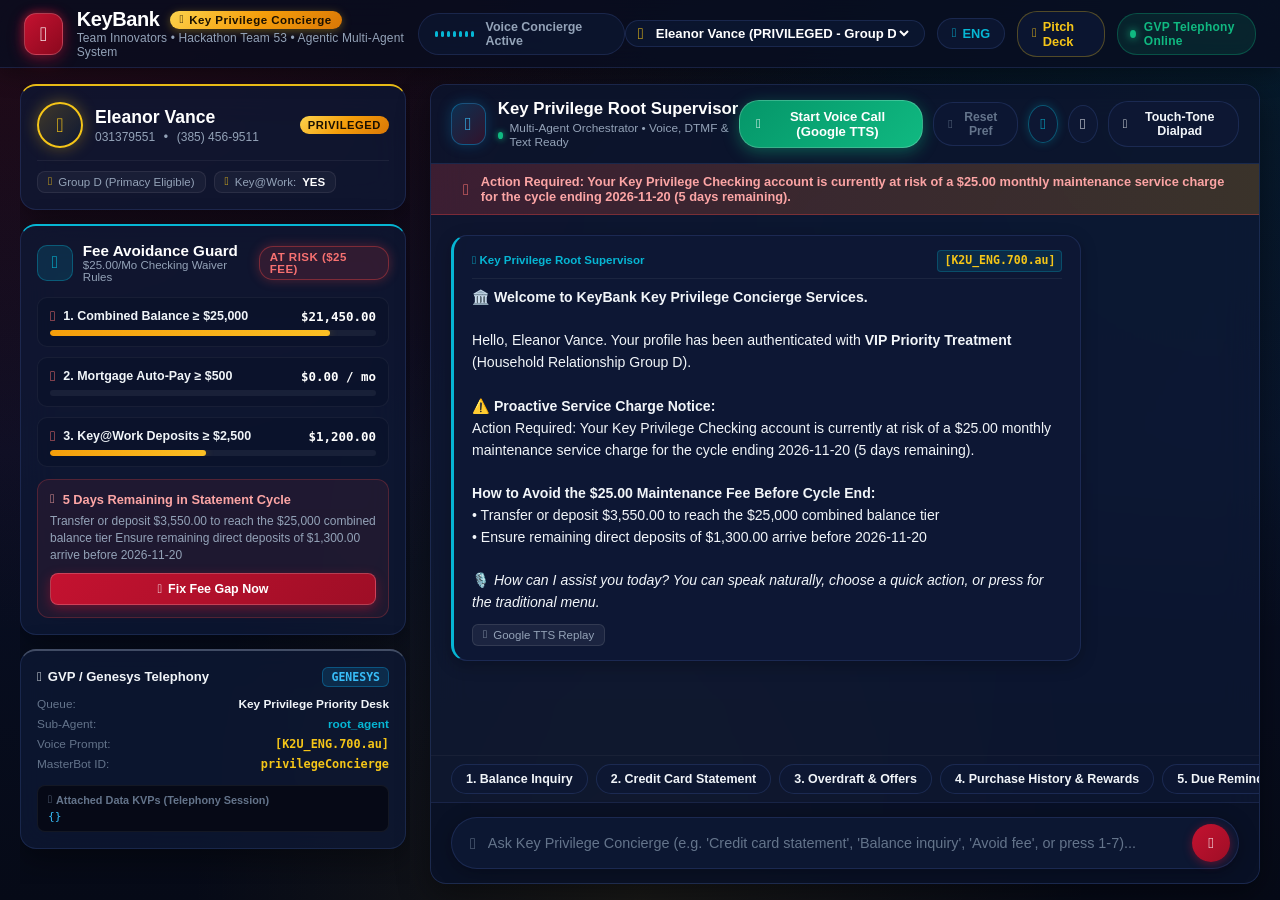
==== commit 536106fb: "authentication and google TTS" ====
--- a/web/index.html
+++ b/web/index.html
@@ -197,6 +197,12 @@
                 </div>
 
                 <div class="topbar-actions">
+                    <button id="voiceCallBtn" class="call-action-btn start-call" title="Start Interactive Hands-Free Voice Call with Authentication">
+                        <i class="fa-solid fa-phone"></i> <span>Start Voice Call (Google TTS)</span>
+                    </button>
+                    <button id="resetPrefBtn" class="glass-btn btn-reset-pref" title="Clear Stored Language Preference to Test Onboarding vs Returning Caller">
+                        <i class="fa-solid fa-rotate-left"></i> Reset Pref
+                    </button>
                     <button id="speechToggleBtn" class="action-round-btn active" title="Toggle Auto Text-to-Speech">
                         <i id="ttsIcon" class="fa-solid fa-volume-high"></i>
                     </button>
@@ -205,6 +211,21 @@
                     </button>
                     <button id="toggleDtmfBtn" class="dtmf-toggle-btn" title="Open Telephone DTMF Keypad">
                         <i class="fa-solid fa-phone-flip"></i> Touch-Tone Dialpad
+                    </button>
+                </div>
+            </div>
+
+            <!-- Inbound Voice Call Interactive Telephony Banner -->
+            <div id="voiceCallBanner" class="voice-call-telephony-banner hidden">
+                <div class="call-banner-left">
+                    <span class="call-pulse-dot"></span>
+                    <span id="callStateBadge" class="call-state-pill">STEP 1: NAME AUTHENTICATION</span>
+                    <span id="callBannerText" class="call-banner-text">Inbound Voice Call • Stating First & Last Name</span>
+                </div>
+                <div class="call-banner-right">
+                    <span class="google-tts-badge"><i class="fa-brands fa-google"></i> Google TTS</span>
+                    <button id="endCallBtn" class="btn-hangup" title="Hang up and disconnect voice call">
+                        <i class="fa-solid fa-phone-slash"></i> Hang Up
                     </button>
                 </div>
             </div>
--- a/web/styles.css
+++ b/web/styles.css
@@ -880,6 +880,139 @@
     0% { transform: scale(1); box-shadow: 0 0 8px var(--key-red-glow); }
     50% { transform: scale(1.08); box-shadow: 0 0 20px var(--key-red-glow); }
     100% { transform: scale(1); box-shadow: 0 0 8px var(--key-red-glow); }
+}
+
+.call-action-btn.start-call {
+    background: linear-gradient(135deg, #059669 0%, #10b981 100%);
+    border: 1px solid rgba(255, 255, 255, 0.2);
+    color: #fff;
+    padding: 8px 16px;
+    border-radius: 20px;
+    font-size: 0.82rem;
+    font-weight: 700;
+    cursor: pointer;
+    display: flex;
+    align-items: center;
+    gap: 8px;
+    box-shadow: 0 4px 16px rgba(16, 185, 129, 0.4);
+    transition: all 0.2s ease;
+}
+
+.call-action-btn.start-call:hover {
+    transform: translateY(-1px);
+    box-shadow: 0 6px 20px rgba(16, 185, 129, 0.6);
+    filter: brightness(1.1);
+}
+
+.call-action-btn.active-call {
+    background: linear-gradient(135deg, var(--key-red) 0%, #9e0e26 100%);
+    box-shadow: 0 4px 16px var(--key-red-glow);
+    animation: activeCallPulse 1.8s infinite;
+}
+
+@keyframes activeCallPulse {
+    0% { box-shadow: 0 0 10px rgba(220, 38, 38, 0.5); }
+    50% { box-shadow: 0 0 22px rgba(220, 38, 38, 0.85); }
+    100% { box-shadow: 0 0 10px rgba(220, 38, 38, 0.5); }
+}
+
+.btn-reset-pref {
+    font-size: 0.76rem;
+    color: var(--text-muted);
+}
+.btn-reset-pref:hover {
+    color: var(--status-cyan);
+    border-color: rgba(6, 182, 212, 0.4);
+}
+
+/* Voice Call Telephony Progress Banner */
+.voice-call-telephony-banner {
+    background: linear-gradient(90deg, rgba(5, 150, 105, 0.22) 0%, rgba(14, 25, 54, 0.85) 100%);
+    border-bottom: 1px solid rgba(16, 185, 129, 0.4);
+    padding: 10px 20px;
+    display: flex;
+    justify-content: space-between;
+    align-items: center;
+    position: relative;
+    z-index: 15;
+    animation: fadeInSlide 0.25s ease-out;
+}
+
+.voice-call-telephony-banner.hidden {
+    display: none;
+}
+
+.call-banner-left {
+    display: flex;
+    align-items: center;
+    gap: 12px;
+}
+
+.call-pulse-dot {
+    width: 10px;
+    height: 10px;
+    border-radius: 50%;
+    background: #10b981;
+    box-shadow: 0 0 10px #10b981;
+    animation: pulseDot 1.4s infinite;
+}
+
+.call-state-pill {
+    background: rgba(16, 185, 129, 0.2);
+    border: 1px solid rgba(16, 185, 129, 0.5);
+    color: #34d399;
+    font-family: var(--font-mono);
+    font-size: 0.72rem;
+    font-weight: 800;
+    padding: 2px 8px;
+    border-radius: 6px;
+    letter-spacing: 0.04em;
+}
+
+.call-banner-text {
+    font-size: 0.8rem;
+    color: var(--text-primary);
+    font-weight: 600;
+}
+
+.call-banner-right {
+    display: flex;
+    align-items: center;
+    gap: 12px;
+}
+
+.google-tts-badge {
+    background: rgba(66, 133, 244, 0.15);
+    border: 1px solid rgba(66, 133, 244, 0.35);
+    color: #60a5fa;
+    font-size: 0.72rem;
+    font-weight: 700;
+    padding: 3px 10px;
+    border-radius: 12px;
+    display: flex;
+    align-items: center;
+    gap: 6px;
+}
+
+.btn-hangup {
+    background: rgba(239, 68, 68, 0.2);
+    border: 1px solid rgba(239, 68, 68, 0.45);
+    color: #f87171;
+    font-size: 0.75rem;
+    font-weight: 700;
+    padding: 5px 12px;
+    border-radius: 14px;
+    cursor: pointer;
+    display: flex;
+    align-items: center;
+    gap: 6px;
+    transition: all 0.15s ease;
+}
+
+.btn-hangup:hover {
+    background: var(--key-red);
+    color: #fff;
+    box-shadow: 0 0 12px var(--key-red-glow);
 }
 
 .dtmf-toggle-btn {
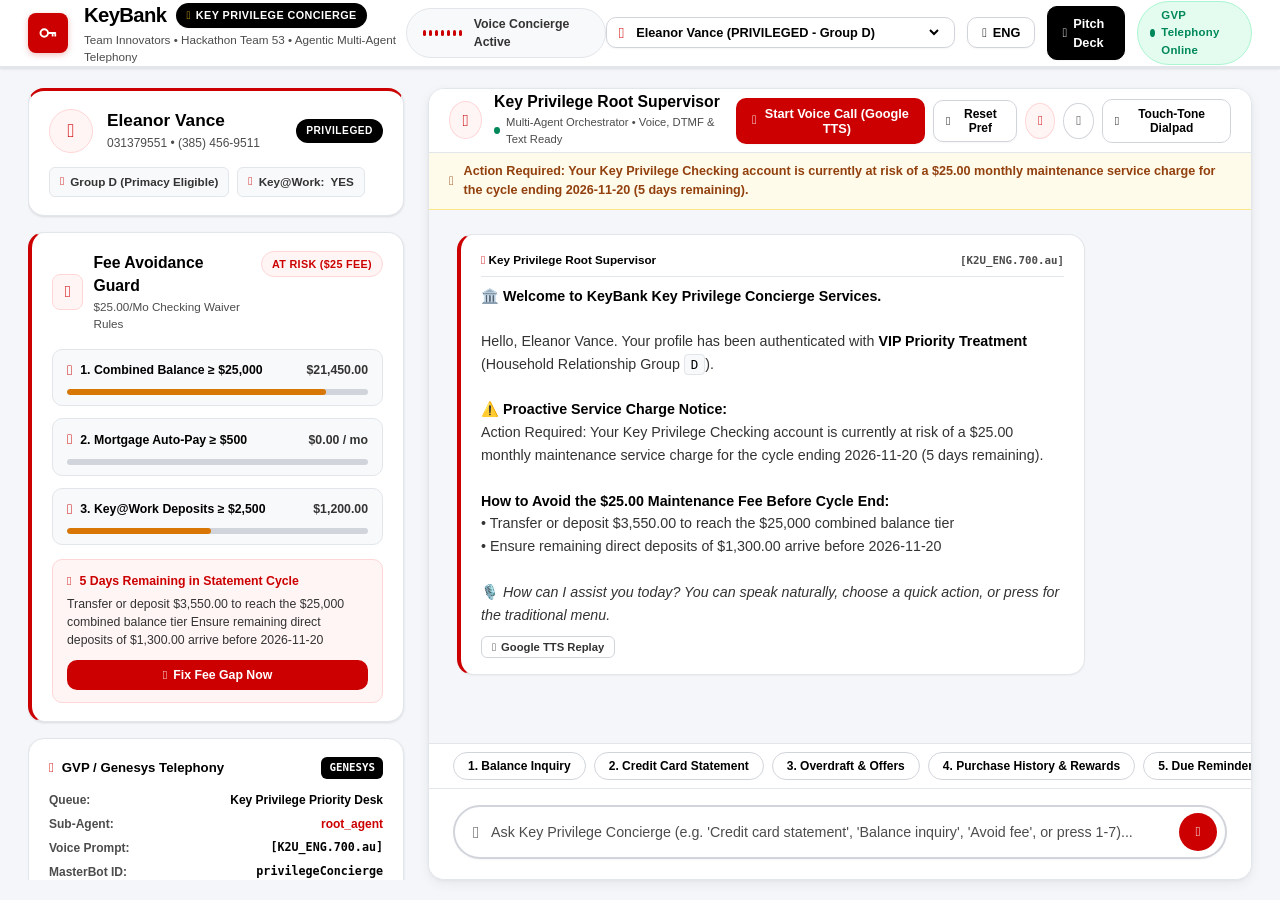
==== commit e55d5954: "feat(ui): KeyBank KDS brand palette, red key logo, and Google TTS" ====
--- a/web/index.html
+++ b/web/index.html
@@ -7,20 +7,24 @@
     <link rel="stylesheet" href="https://cdnjs.cloudflare.com/ajax/libs/font-awesome/6.4.0/css/all.min.css">
     <link rel="stylesheet" href="styles.css">
 </head>
-<body class="luxury-dark">
-    <!-- Top Glass Navigation Bar -->
+<body class="keybank-kds">
+    <!-- Top Navigation Bar (KeyBank KDS Style) -->
     <header class="glass-navbar">
         <div class="nav-left">
-            <div class="brand-emblem">
-                <i class="fa-solid fa-key"></i>
-                <div class="emblem-glow"></div>
+            <div class="brand-emblem" title="KeyBank Official Emblem (PMS 1795 Red)">
+                <svg viewBox="0 0 32 32" width="24" height="24" fill="none" xmlns="http://www.w3.org/2000/svg">
+                    <circle cx="11" cy="16" r="5" stroke="#FFFFFF" stroke-width="2.6" fill="none"/>
+                    <rect x="16" y="14.7" width="11" height="2.6" rx="1.3" fill="#FFFFFF"/>
+                    <rect x="21" y="17.3" width="2.4" height="3.5" rx="0.8" fill="#FFFFFF"/>
+                    <rect x="24.5" y="17.3" width="2.4" height="3.5" rx="0.8" fill="#FFFFFF"/>
+                </svg>
             </div>
             <div class="brand-text">
                 <div class="brand-header">
                     <span class="brand-title">KeyBank</span>
                     <span class="badge-vip-pill"><i class="fa-solid fa-crown"></i> Key Privilege Concierge</span>
                 </div>
-                <div class="brand-sub">Team Innovators • Hackathon Team 53 • Agentic Multi-Agent System</div>
+                <div class="brand-sub">Team Innovators • Hackathon Team 53 • Agentic Multi-Agent Telephony</div>
             </div>
         </div>
 
--- a/web/styles.css
+++ b/web/styles.css
@@ -1,51 +1,63 @@
 /* ==========================================================================
-   KeyBank Key Privilege Multi-Agent System - Modern Luxury UI Stylesheet
-   Hackathon Team 53 - Team Innovators | Obsidian Glassmorphism 2026 Theme
+   KeyBank Key Privilege Multi-Agent System - Official KDS Brand Stylesheet
+   Key Design System (KDS) & Official Brand Portal Guidelines
+   Color Palette:
+     - KeyBank Red | PMS 1795: #CC0000
+     - Black: #000000
+     - White: #FFFFFF (Liberal white space)
+     - ADA Compliant Grays (70%+ black): #1A1A1A, #333333, #4C4C4C
    ========================================================================== */
 
 :root {
-    /* Brand Colors */
-    --key-red: #c41230;
-    --key-red-glow: rgba(196, 18, 48, 0.45);
-    --key-red-bright: #e6193c;
-    --key-navy-dark: #060913;
-    --key-navy-surface: #0a1128;
-    --key-navy-card: rgba(14, 25, 54, 0.72);
-    --key-navy-card-hover: rgba(20, 36, 77, 0.82);
-    --key-navy-border: rgba(94, 129, 219, 0.18);
-    --key-navy-border-glow: rgba(94, 129, 219, 0.35);
-
-    /* Luxury Accents */
-    --gold-primary: #f5c518;
-    --gold-glow: rgba(245, 197, 24, 0.35);
-    --gold-gradient: linear-gradient(135deg, #fcd34d 0%, #f59e0b 50%, #d97706 100%);
-    --gold-text: #fef08a;
-
-    /* Semantic Status */
-    --status-pass: #10b981;
-    --status-pass-glow: rgba(16, 185, 129, 0.3);
-    --status-warning: #f59e0b;
-    --status-warning-glow: rgba(245, 158, 11, 0.3);
-    --status-fail: #ef4444;
-    --status-fail-glow: rgba(239, 68, 68, 0.3);
-    --status-cyan: #06b6d4;
+    /* Primary Color Palette (Brand Portal Guidelines) */
+    --kb-red: #CC0000;              /* KeyBank Red | PMS 1795 */
+    --kb-red-hover: #B30000;
+    --kb-red-active: #990000;
+    --kb-red-tint: #FFF5F5;
+    --kb-red-border: #FFD6D6;
+
+    --kb-black: #000000;            /* Headlines & Primary Titles */
+    --kb-white: #FFFFFF;            /* Liberal White Space */
+
+    /* ADA Requirements: Only gray shades of 70% or darker for copy */
+    --kb-gray-90: #1A1A1A;          /* 90% black - High emphasis text */
+    --kb-gray-80: #333333;          /* 80% black - Body copy */
+    --kb-gray-70: #4C4C4C;          /* 70% black - Minimum ADA gray for copy */
+
+    /* Structural Backgrounds & Dividers */
+    --kb-bg-page: #F4F6F9;          /* Crisp canvas background */
+    --kb-bg-surface: #FFFFFF;       /* Card & Container White Space */
+    --kb-bg-alt: #F8F9FA;           /* Subtle Section Fill */
+    --kb-border-subtle: #E2E6EA;    /* Card Dividers */
+    --kb-border-strong: #D1D5DB;    /* Interactive Element Borders */
+
+    /* Shadows & Radii (Key Design System) */
+    --kb-radius-sm: 6px;
+    --kb-radius: 10px;
+    --kb-radius-lg: 16px;
+    --kb-radius-full: 9999px;
+    --kb-shadow-xs: 0 1px 2px rgba(0, 0, 0, 0.04);
+    --kb-shadow-sm: 0 1px 3px rgba(0, 0, 0, 0.08), 0 1px 2px rgba(0, 0, 0, 0.04);
+    --kb-shadow-md: 0 4px 12px rgba(0, 0, 0, 0.06), 0 1px 3px rgba(0, 0, 0, 0.04);
+    --kb-shadow-lg: 0 10px 25px rgba(0, 0, 0, 0.08), 0 4px 8px rgba(0, 0, 0, 0.04);
+
+    /* Semantic Status Accents */
+    --kb-success: #00875A;
+    --kb-success-bg: #E3FCEF;
+    --kb-success-border: #ABF5D1;
+    --kb-warning: #D97706;
+    --kb-warning-bg: #FFFBEB;
+    --kb-warning-border: #FDE68A;
+    --kb-danger: #CC0000;
+    --kb-danger-bg: #FFF5F5;
+    --kb-danger-border: #FFD6D6;
 
     /* Typography */
-    --text-pure: #ffffff;
-    --text-primary: #f1f5f9;
-    --text-secondary: #94a3b8;
-    --text-muted: #64748b;
-    --font-sans: -apple-system, BlinkMacSystemFont, "SF Pro Display", "Inter", "Segoe UI", Roboto, sans-serif;
+    --font-sans: -apple-system, BlinkMacSystemFont, "Segoe UI", Roboto, "Helvetica Neue", Arial, sans-serif;
     --font-mono: "SF Mono", "Fira Code", "Roboto Mono", Consolas, monospace;
-
-    /* Glass Effect */
-    --glass-blur: blur(18px);
-    --glass-shadow: 0 10px 32px 0 rgba(0, 0, 0, 0.42);
-    --glass-radius: 16px;
-    --glass-radius-sm: 10px;
-}
-
-/* Base Reset & Background */
+}
+
+/* Base Reset & Typography */
 *, *::before, *::after {
     box-sizing: border-box;
     margin: 0;
@@ -58,16 +70,13 @@
     height: 100%;
     width: 100%;
     overflow: hidden;
-}
-
-body.luxury-dark {
-    background-color: var(--key-navy-dark);
-    background-image:
-        radial-gradient(at 0% 0%, rgba(196, 18, 48, 0.15) 0px, transparent 50%),
-        radial-gradient(at 100% 0%, rgba(14, 165, 233, 0.12) 0px, transparent 50%),
-        radial-gradient(at 50% 100%, rgba(245, 197, 24, 0.08) 0px, transparent 50%),
-        linear-gradient(180deg, #050811 0%, #080f24 50%, #060a17 100%);
-    color: var(--text-primary);
+    background-color: var(--kb-bg-page);
+    color: var(--kb-gray-80);
+    font-size: 15px;
+    line-height: 1.5;
+}
+
+body {
     display: flex;
     flex-direction: column;
 }
@@ -78,62 +87,61 @@
     height: 6px;
 }
 ::-webkit-scrollbar-track {
-    background: rgba(10, 17, 40, 0.5);
+    background: #F1F3F5;
 }
 ::-webkit-scrollbar-thumb {
-    background: rgba(148, 163, 184, 0.25);
-    border-radius: 4px;
+    background: #CBD0D6;
+    border-radius: var(--kb-radius-full);
 }
 ::-webkit-scrollbar-thumb:hover {
-    background: rgba(148, 163, 184, 0.45);
+    background: var(--kb-gray-70);
 }
 
 /* ==========================================================================
-   Top Glass Navigation Bar
+   Top Navigation Bar (KeyBank KDS Style)
+   White Space & Bold Contrast with Red Key Emblem
    ========================================================================== */
-.glass-navbar {
+.glass-navbar, .kds-navbar {
     height: 68px;
-    background: rgba(8, 14, 32, 0.78);
-    backdrop-filter: var(--glass-blur);
-    -webkit-backdrop-filter: var(--glass-blur);
-    border-bottom: 1px solid var(--key-navy-border);
+    background: var(--kb-white);
+    border-bottom: 2px solid var(--kb-border-subtle);
     display: flex;
     align-items: center;
     justify-content: space-between;
-    padding: 0 24px;
+    padding: 0 28px;
     z-index: 50;
-    box-shadow: 0 4px 24px rgba(0, 0, 0, 0.4);
+    box-shadow: var(--kb-shadow-sm);
 }
 
 .nav-left {
     display: flex;
     align-items: center;
-    gap: 14px;
-}
-
-.brand-emblem {
+    gap: 16px;
+}
+
+/* KeyBank Red Key Emblem (PMS 1795) */
+.brand-emblem, .keybank-icon {
     position: relative;
-    width: 42px;
-    height: 42px;
-    background: linear-gradient(135deg, var(--key-red) 0%, #8b081e 100%);
-    border-radius: 12px;
+    width: 40px;
+    height: 40px;
+    background: var(--kb-red);
+    border-radius: 8px;
     display: flex;
     align-items: center;
     justify-content: center;
-    color: #fff;
+    color: var(--kb-white);
     font-size: 1.25rem;
-    box-shadow: 0 4px 16px var(--key-red-glow);
-    border: 1px solid rgba(255, 255, 255, 0.2);
+    box-shadow: 0 2px 6px rgba(204, 0, 0, 0.25);
+    flex-shrink: 0;
+}
+
+.brand-emblem i {
+    transform: rotate(-45deg);
+    font-size: 1.15rem;
 }
 
 .emblem-glow {
-    position: absolute;
-    inset: -2px;
-    border-radius: 14px;
-    background: linear-gradient(135deg, var(--key-red-bright), transparent);
-    z-index: -1;
-    opacity: 0.6;
-    filter: blur(4px);
+    display: none; /* Removed neon glow in favor of crisp corporate branding */
 }
 
 .brand-text {
@@ -148,97 +156,88 @@
 }
 
 .brand-title {
-    font-size: 1.25rem;
+    font-size: 1.35rem;
     font-weight: 800;
-    letter-spacing: -0.02em;
-    color: var(--text-pure);
+    letter-spacing: -0.03em;
+    color: var(--kb-black); /* Solid Black Headline */
 }
 
 .badge-vip-pill {
-    background: var(--gold-gradient);
-    color: #1a1001;
+    background: var(--kb-black);
+    color: var(--kb-white);
     font-size: 0.72rem;
-    font-weight: 800;
-    padding: 3px 10px;
-    border-radius: 20px;
+    font-weight: 700;
+    padding: 4px 10px;
+    border-radius: var(--kb-radius-full);
     letter-spacing: 0.04em;
     display: flex;
     align-items: center;
     gap: 5px;
-    box-shadow: 0 2px 10px var(--gold-glow);
+    text-transform: uppercase;
+    box-shadow: var(--kb-shadow-xs);
+}
+
+.badge-vip-pill i {
+    color: #F5C518;
 }
 
 .brand-sub {
-    font-size: 0.75rem;
-    color: var(--text-secondary);
-    letter-spacing: 0.01em;
-}
-
-/* Nav Center - Waveform Visualizer */
+    font-size: 0.78rem;
+    color: var(--kb-gray-70); /* ADA Compliant 70% Gray */
+    font-weight: 500;
+}
+
+/* Nav Center - Voice Waveform */
 .nav-center {
     display: flex;
     align-items: center;
     gap: 12px;
-    background: rgba(14, 25, 54, 0.6);
-    border: 1px solid var(--key-navy-border);
+    background: var(--kb-bg-alt);
+    border: 1px solid var(--kb-border-subtle);
     padding: 6px 16px;
-    border-radius: 30px;
+    border-radius: var(--kb-radius-full);
 }
 
 .voice-waveform {
     display: flex;
     align-items: center;
     gap: 3px;
-    height: 22px;
+    height: 20px;
 }
 
 .voice-waveform .bar {
     width: 3px;
     height: 6px;
-    background: var(--status-cyan);
+    background: var(--kb-red);
     border-radius: 3px;
     transition: height 0.15s ease, background-color 0.2s ease;
 }
 
 .voice-waveform.speaking .bar {
-    background: var(--gold-primary);
-    animation: waveformDance 0.8s ease-in-out infinite alternate;
-}
-
-.voice-waveform.recording .bar {
-    background: var(--key-red-bright);
-    animation: waveformDance 0.6s ease-in-out infinite alternate;
-}
-
-.voice-waveform.speaking .bar:nth-child(1) { animation-delay: 0.1s; }
-.voice-waveform.speaking .bar:nth-child(2) { animation-delay: 0.3s; }
-.voice-waveform.speaking .bar:nth-child(3) { animation-delay: 0.15s; }
-.voice-waveform.speaking .bar:nth-child(4) { animation-delay: 0.4s; }
-.voice-waveform.speaking .bar:nth-child(5) { animation-delay: 0.25s; }
-.voice-waveform.speaking .bar:nth-child(6) { animation-delay: 0.35s; }
-.voice-waveform.speaking .bar:nth-child(7) { animation-delay: 0.05s; }
-
-.voice-waveform.recording .bar:nth-child(1) { animation-delay: 0.05s; }
-.voice-waveform.recording .bar:nth-child(2) { animation-delay: 0.25s; }
-.voice-waveform.recording .bar:nth-child(3) { animation-delay: 0.1s; }
-.voice-waveform.recording .bar:nth-child(4) { animation-delay: 0.3s; }
-.voice-waveform.recording .bar:nth-child(5) { animation-delay: 0.2s; }
-.voice-waveform.recording .bar:nth-child(6) { animation-delay: 0.15s; }
-.voice-waveform.recording .bar:nth-child(7) { animation-delay: 0.35s; }
-
-@keyframes waveformDance {
+    background: var(--kb-red);
+    animation: waveBar 0.8s ease-in-out infinite alternate;
+}
+
+.voice-waveform.speaking .bar:nth-child(2) { animation-delay: 0.1s; }
+.voice-waveform.speaking .bar:nth-child(3) { animation-delay: 0.2s; }
+.voice-waveform.speaking .bar:nth-child(4) { animation-delay: 0.3s; }
+.voice-waveform.speaking .bar:nth-child(5) { animation-delay: 0.4s; }
+.voice-waveform.speaking .bar:nth-child(6) { animation-delay: 0.25s; }
+.voice-waveform.speaking .bar:nth-child(7) { animation-delay: 0.15s; }
+
+@keyframes waveBar {
     0% { height: 4px; }
     50% { height: 18px; }
-    100% { height: 10px; }
+    100% { height: 8px; }
 }
 
 .voice-status-text {
-    font-size: 0.78rem;
+    font-size: 0.82rem;
     font-weight: 600;
-    color: var(--text-secondary);
-}
-
-/* Nav Right */
+    color: var(--kb-gray-80);
+}
+
+/* Nav Right Actions */
 .nav-right {
     display: flex;
     align-items: center;
@@ -249,229 +248,225 @@
     display: flex;
     align-items: center;
     gap: 8px;
-    background: rgba(14, 25, 54, 0.7);
-    border: 1px solid var(--key-navy-border);
-    padding: 4px 12px;
-    border-radius: 20px;
-    color: var(--gold-primary);
+    background: var(--kb-white);
+    border: 1px solid var(--kb-border-strong);
+    padding: 6px 12px;
+    border-radius: var(--kb-radius);
+    color: var(--kb-gray-80);
+    box-shadow: var(--kb-shadow-xs);
+}
+
+.persona-switch i {
+    color: var(--kb-red);
 }
 
 .select-persona {
     background: transparent;
     border: none;
-    color: var(--text-pure);
-    font-size: 0.82rem;
+    color: var(--kb-black);
     font-weight: 600;
+    font-size: 0.85rem;
+    cursor: pointer;
     outline: none;
+}
+
+.glass-btn, .kds-btn {
+    background: var(--kb-white);
+    border: 1px solid var(--kb-border-strong);
+    color: var(--kb-black);
+    padding: 7px 14px;
+    border-radius: var(--kb-radius);
+    font-weight: 600;
+    font-size: 0.85rem;
     cursor: pointer;
-    max-width: 260px;
-}
-.select-persona option {
-    background: #0a1128;
-    color: #fff;
-}
-
-.glass-btn {
-    background: rgba(14, 25, 54, 0.75);
-    border: 1px solid var(--key-navy-border);
-    color: var(--text-primary);
-    padding: 7px 14px;
-    border-radius: 20px;
-    font-size: 0.8rem;
-    font-weight: 600;
-    cursor: pointer;
-    display: inline-flex;
+    display: flex;
     align-items: center;
     gap: 6px;
     text-decoration: none;
     transition: all 0.2s ease;
+    box-shadow: var(--kb-shadow-xs);
 }
 
 .glass-btn:hover {
-    background: rgba(24, 40, 84, 0.9);
-    border-color: var(--key-navy-border-glow);
-    transform: translateY(-1px);
-    box-shadow: 0 4px 12px rgba(0, 0, 0, 0.3);
+    background: var(--kb-bg-alt);
+    border-color: var(--kb-gray-70);
+    color: var(--kb-black);
 }
 
 .btn-lang {
-    color: var(--status-cyan);
-}
+    font-weight: 700;
+}
+
 .btn-deck {
-    color: var(--gold-primary);
-    border-color: rgba(245, 197, 24, 0.3);
-}
+    background: var(--kb-black);
+    color: var(--kb-white);
+    border-color: var(--kb-black);
+}
+
 .btn-deck:hover {
-    border-color: var(--gold-primary);
-    box-shadow: 0 0 14px var(--gold-glow);
+    background: var(--kb-gray-90);
+    color: var(--kb-white);
 }
 
 .telephony-live-pill {
-    display: flex;
-    align-items: center;
-    gap: 8px;
-    background: rgba(16, 185, 129, 0.12);
-    border: 1px solid rgba(16, 185, 129, 0.3);
-    color: var(--status-pass);
-    padding: 6px 12px;
-    border-radius: 20px;
-    font-size: 0.75rem;
-    font-weight: 700;
+    background: var(--kb-success-bg);
+    border: 1px solid var(--kb-success-border);
+    color: var(--kb-success);
+    font-size: 0.76rem;
+    font-weight: 700;
+    padding: 5px 12px;
+    border-radius: var(--kb-radius-full);
+    display: flex;
+    align-items: center;
+    gap: 6px;
     letter-spacing: 0.02em;
 }
 
 .pulse-dot {
     width: 8px;
     height: 8px;
+    background: var(--kb-success);
     border-radius: 50%;
-    background: var(--status-pass);
-    box-shadow: 0 0 8px var(--status-pass);
-    animation: pulseDot 1.8s infinite;
-}
-
-@keyframes pulseDot {
+    animation: livePulse 1.8s infinite ease-in-out;
+}
+
+@keyframes livePulse {
     0% { transform: scale(0.9); opacity: 0.8; }
     50% { transform: scale(1.3); opacity: 1; }
     100% { transform: scale(0.9); opacity: 0.8; }
 }
 
 /* ==========================================================================
-   App Container & Sidebar Layout
+   Main App Layout: High White Space & Accessible Layout
    ========================================================================== */
 .app-container {
     flex: 1;
-    display: flex;
+    display: grid;
+    grid-template-columns: 380px 1fr;
+    gap: 20px;
+    padding: 20px 28px;
     overflow: hidden;
     position: relative;
-    padding: 16px 20px;
-    gap: 20px;
-}
-
-/* Sidebar */
+    max-width: 1800px;
+    margin: 0 auto;
+    width: 100%;
+}
+
+/* ==========================================================================
+   Left Sidebar: Wealth Profile & Fee Avoidance Guard
+   ========================================================================== */
 .sidebar-lux {
-    width: 390px;
     display: flex;
     flex-direction: column;
-    gap: 14px;
+    gap: 16px;
     overflow-y: auto;
     padding-right: 4px;
-    flex-shrink: 0;
-}
-
-/* Generic Luxury Glass Card */
+}
+
+/* Crisp White Cards */
 .lux-card {
-    background: var(--key-navy-card);
-    backdrop-filter: var(--glass-blur);
-    -webkit-backdrop-filter: var(--glass-blur);
-    border: 1px solid var(--key-navy-border);
-    border-radius: var(--glass-radius);
-    padding: 16px;
-    box-shadow: var(--glass-shadow);
+    background: var(--kb-white);
+    border: 1px solid var(--kb-border-subtle);
+    border-radius: var(--kb-radius-lg);
+    padding: 18px 20px;
+    box-shadow: var(--kb-shadow-sm);
     position: relative;
-    overflow: hidden;
-    transition: border-color 0.25s ease, box-shadow 0.25s ease;
-}
-
-.lux-card:hover {
-    border-color: var(--key-navy-border-glow);
-}
-
-/* Profile Card */
+}
+
+.card-glow {
+    display: none; /* Eliminated dark glow */
+}
+
+/* Profile Identity Card */
 .profile-lux {
-    border-top: 2px solid var(--gold-primary);
+    border-top: 3px solid var(--kb-red); /* Strategic Red Accent */
 }
 
 .profile-header {
     display: flex;
     align-items: center;
-    gap: 12px;
+    gap: 14px;
+    margin-bottom: 14px;
 }
 
 .avatar-ring {
-    width: 46px;
-    height: 46px;
+    width: 44px;
+    height: 44px;
+    background: var(--kb-red-tint);
+    border: 1px solid var(--kb-red-border);
     border-radius: 50%;
-    background: linear-gradient(135deg, rgba(245, 197, 24, 0.2), rgba(14, 25, 54, 0.8));
-    border: 2px solid var(--gold-primary);
     display: flex;
     align-items: center;
     justify-content: center;
-    color: var(--gold-primary);
+    color: var(--kb-red);
     font-size: 1.25rem;
-    box-shadow: 0 0 16px var(--gold-glow);
-    flex-shrink: 0;
 }
 
 .profile-meta {
     flex: 1;
-    min-width: 0;
 }
 
 .client-name {
-    font-size: 1.1rem;
-    font-weight: 700;
-    color: var(--text-pure);
-    white-space: nowrap;
-    overflow: hidden;
-    text-overflow: ellipsis;
+    font-size: 1.15rem;
+    font-weight: 800;
+    color: var(--kb-black);
+    line-height: 1.2;
 }
 
 .client-id {
-    font-size: 0.75rem;
-    color: var(--text-secondary);
-    font-family: var(--font-mono);
-    margin-top: 2px;
+    font-size: 0.8rem;
+    color: var(--kb-gray-70); /* ADA 70% Gray */
+    margin-top: 3px;
+    font-weight: 500;
 }
 
 .tier-pill-lux {
-    background: var(--gold-gradient);
-    color: #1a1001;
-    font-size: 0.7rem;
+    background: var(--kb-black);
+    color: var(--kb-white);
+    font-size: 0.68rem;
     font-weight: 800;
-    padding: 3px 8px;
-    border-radius: 12px;
+    padding: 4px 10px;
+    border-radius: var(--kb-radius-full);
     letter-spacing: 0.05em;
-    flex-shrink: 0;
+    text-transform: uppercase;
 }
 
 .profile-badges {
     display: flex;
     gap: 8px;
-    margin-top: 12px;
-    padding-top: 10px;
-    border-top: 1px solid rgba(255, 255, 255, 0.06);
+    flex-wrap: wrap;
 }
 
 .p-badge {
-    background: rgba(255, 255, 255, 0.04);
-    border: 1px solid rgba(255, 255, 255, 0.08);
-    padding: 4px 10px;
-    border-radius: 8px;
-    font-size: 0.72rem;
-    color: var(--text-secondary);
+    background: var(--kb-bg-alt);
+    border: 1px solid var(--kb-border-subtle);
+    padding: 5px 10px;
+    border-radius: var(--kb-radius-sm);
+    font-size: 0.78rem;
+    color: var(--kb-gray-80);
     display: flex;
     align-items: center;
     gap: 6px;
-}
+    font-weight: 600;
+}
+
 .p-badge i {
-    color: var(--gold-primary);
-}
-.p-badge strong {
-    color: var(--text-pure);
+    color: var(--kb-red);
 }
 
 /* ==========================================================================
-   Fee Avoidance Shield Card
+   Fee Avoidance Guard Card (KDS Style)
    ========================================================================== */
 .fee-guard-lux {
-    border-top: 2px solid var(--status-cyan);
+    border-left: 4px solid var(--kb-red); /* High-impact Red Accent */
 }
 
 .fee-header {
     display: flex;
-    align-items: center;
+    align-items: flex-start;
     justify-content: space-between;
-    margin-bottom: 14px;
+    gap: 12px;
+    margin-bottom: 16px;
 }
 
 .fee-title-group {
@@ -483,70 +478,70 @@
 .shield-icon {
     width: 36px;
     height: 36px;
-    border-radius: 10px;
-    background: rgba(6, 182, 212, 0.15);
-    border: 1px solid rgba(6, 182, 212, 0.35);
+    background: var(--kb-red-tint);
+    border: 1px solid var(--kb-red-border);
+    border-radius: 8px;
     display: flex;
     align-items: center;
     justify-content: center;
-    color: var(--status-cyan);
+    color: var(--kb-red);
     font-size: 1.1rem;
 }
 
 .fee-title-group h4 {
-    font-size: 0.95rem;
-    font-weight: 700;
-    color: var(--text-pure);
+    font-size: 1.05rem;
+    font-weight: 800;
+    color: var(--kb-black);
 }
 
 .fee-subtitle {
-    font-size: 0.72rem;
-    color: var(--text-secondary);
-}
-
-/* Status Pills (Support both old & new classnames) */
-.status-pill, .badge-at-risk, .badge-waived {
+    font-size: 0.78rem;
+    color: var(--kb-gray-70); /* ADA 70% Gray */
+    font-weight: 500;
+}
+
+.status-pill {
     font-size: 0.72rem;
     font-weight: 800;
     padding: 4px 10px;
-    border-radius: 14px;
-    letter-spacing: 0.04em;
+    border-radius: var(--kb-radius-full);
+    letter-spacing: 0.03em;
     text-transform: uppercase;
-}
-
-.status-pill.at-risk, .badge-at-risk {
-    background: rgba(239, 68, 68, 0.15);
-    color: #f87171;
-    border: 1px solid rgba(239, 68, 68, 0.4);
-    box-shadow: 0 0 12px var(--status-fail-glow);
-}
-
-.status-pill.waived, .badge-waived {
-    background: rgba(16, 185, 129, 0.15);
-    color: #34d399;
-    border: 1px solid rgba(16, 185, 129, 0.4);
-    box-shadow: 0 0 12px var(--status-pass-glow);
-}
-
-/* Rules Accordion */
+    white-space: nowrap;
+}
+
+.status-pill.at-risk {
+    background: var(--kb-red-tint);
+    border: 1px solid var(--kb-red-border);
+    color: var(--kb-red);
+}
+
+.status-pill.waived {
+    background: var(--kb-success-bg);
+    border: 1px solid var(--kb-success-border);
+    color: var(--kb-success);
+}
+
+/* Rules Container */
 .rules-container {
     display: flex;
     flex-direction: column;
-    gap: 10px;
+    gap: 12px;
+    margin-bottom: 14px;
 }
 
 .lux-rule {
-    background: rgba(10, 18, 40, 0.55);
-    border: 1px solid rgba(255, 255, 255, 0.05);
-    border-radius: 10px;
-    padding: 10px 12px;
+    background: var(--kb-bg-alt);
+    border: 1px solid var(--kb-border-subtle);
+    border-radius: var(--kb-radius);
+    padding: 10px 14px;
 }
 
 .rule-top {
     display: flex;
+    align-items: center;
     justify-content: space-between;
-    align-items: center;
-    margin-bottom: 6px;
+    margin-bottom: 8px;
 }
 
 .rule-info {
@@ -555,137 +550,135 @@
     gap: 8px;
 }
 
-.check-icon, .rule-status-icon {
-    font-size: 0.9rem;
-}
-.check-icon.fail, .rule-status-icon.fail {
-    color: #f87171;
-}
-.check-icon.pass, .rule-status-icon.pass {
-    color: #34d399;
-}
-
 .rule-name {
-    font-size: 0.78rem;
-    font-weight: 600;
-    color: var(--text-primary);
+    font-size: 0.82rem;
+    font-weight: 700;
+    color: var(--kb-black);
 }
 
 .rule-val {
-    font-size: 0.78rem;
-    font-family: var(--font-mono);
-    font-weight: 700;
-    color: var(--text-pure);
-}
-
+    font-size: 0.82rem;
+    font-weight: 800;
+    color: var(--kb-gray-80);
+}
+
+.check-icon {
+    font-size: 0.95rem;
+}
+
+.check-icon.pass {
+    color: var(--kb-success);
+}
+
+.check-icon.fail {
+    color: var(--kb-red);
+}
+
+/* Progress Meters */
 .meter-bar {
     height: 6px;
-    background: rgba(255, 255, 255, 0.06);
-    border-radius: 4px;
+    background: var(--kb-border-strong);
+    border-radius: var(--kb-radius-full);
     overflow: hidden;
 }
 
-.meter-fill, .progress-fill {
+.meter-fill {
     height: 100%;
-    border-radius: 4px;
-    transition: width 0.4s ease, background-color 0.4s ease;
-}
-
-.meter-fill.pass, .progress-fill.pass {
-    background: linear-gradient(90deg, #10b981, #34d399);
-    box-shadow: 0 0 8px var(--status-pass-glow);
-}
-.meter-fill.warning, .progress-fill.warning {
-    background: linear-gradient(90deg, #f59e0b, #fbbf24);
-    box-shadow: 0 0 8px var(--status-warning-glow);
-}
-.meter-fill.fail, .progress-fill.fail {
-    background: linear-gradient(90deg, #dc2626, #ef4444);
-    box-shadow: 0 0 8px var(--status-fail-glow);
-}
-
-/* Remedy Box */
-.remedy-lux, #remedyBox {
-    margin-top: 12px;
-    background: rgba(239, 68, 68, 0.08);
-    border: 1px solid rgba(239, 68, 68, 0.25);
-    border-radius: 12px;
-    padding: 12px;
+    border-radius: var(--kb-radius-full);
+    transition: width 0.4s ease;
+}
+
+.meter-fill.pass {
+    background: var(--kb-success);
+}
+
+.meter-fill.warning {
+    background: var(--kb-warning);
+}
+
+.meter-fill.fail {
+    background: var(--kb-red);
+}
+
+/* Proactive Remedy Box */
+.remedy-lux {
+    background: var(--kb-red-tint);
+    border: 1px solid var(--kb-red-border);
+    border-radius: var(--kb-radius);
+    padding: 12px 14px;
 }
 
 .remedy-headline {
     display: flex;
     align-items: center;
     gap: 8px;
-    font-size: 0.8rem;
-    font-weight: 700;
-    color: #fca5a5;
+    font-size: 0.82rem;
+    font-weight: 800;
+    color: var(--kb-red);
     margin-bottom: 6px;
 }
 
 .remedy-body {
-    font-size: 0.75rem;
-    line-height: 1.4;
-    color: var(--text-secondary);
+    font-size: 0.82rem;
+    color: var(--kb-gray-80);
+    line-height: 1.45;
     margin-bottom: 10px;
 }
 
 .btn-remedy-action {
     width: 100%;
-    background: linear-gradient(135deg, var(--key-red) 0%, #9e0e26 100%);
-    border: 1px solid rgba(255, 255, 255, 0.2);
-    color: #fff;
-    font-size: 0.78rem;
-    font-weight: 700;
-    padding: 8px 12px;
-    border-radius: 8px;
+    background: var(--kb-red);
+    color: var(--kb-white);
+    border: none;
+    padding: 8px 14px;
+    border-radius: var(--kb-radius);
+    font-size: 0.82rem;
+    font-weight: 700;
     cursor: pointer;
     display: flex;
     align-items: center;
     justify-content: center;
     gap: 6px;
-    transition: all 0.2s ease;
-    box-shadow: 0 4px 12px var(--key-red-glow);
+    transition: background-color 0.2s ease;
 }
 
 .btn-remedy-action:hover {
-    transform: translateY(-1px);
-    box-shadow: 0 6px 16px var(--key-red-glow);
-    filter: brightness(1.1);
-}
-
-/* ==========================================================================
-   Telephony Inspector Card
-   ========================================================================== */
+    background: var(--kb-red-hover);
+}
+
+/* Telephony Inspector */
 .telephony-lux {
-    border-top: 2px solid rgba(148, 163, 184, 0.4);
+    background: var(--kb-white);
 }
 
 .telephony-head {
     display: flex;
+    align-items: center;
     justify-content: space-between;
-    align-items: center;
-    margin-bottom: 10px;
+    margin-bottom: 12px;
 }
 
 .t-title {
-    font-size: 0.82rem;
-    font-weight: 700;
-    color: var(--text-primary);
-    display: flex;
-    align-items: center;
-    gap: 6px;
+    font-size: 0.88rem;
+    font-weight: 800;
+    color: var(--kb-black);
+    display: flex;
+    align-items: center;
+    gap: 8px;
+}
+
+.t-title i {
+    color: var(--kb-red);
 }
 
 .trc-badge-lux {
-    background: rgba(14, 165, 233, 0.15);
-    color: #38bdf8;
-    border: 1px solid rgba(14, 165, 233, 0.35);
+    background: var(--kb-black);
+    color: var(--kb-white);
     font-family: var(--font-mono);
     font-size: 0.72rem;
     font-weight: 700;
-    padding: 2px 8px;
-    border-radius: 6px;
+    padding: 3px 8px;
+    border-radius: var(--kb-radius-sm);
 }
 
 .telephony-body {
@@ -697,78 +690,77 @@
 .t-row {
     display: flex;
     justify-content: space-between;
-    align-items: center;
-    font-size: 0.74rem;
+    font-size: 0.8rem;
 }
 
 .t-row .k {
-    color: var(--text-muted);
-}
+    color: var(--kb-gray-70); /* ADA 70% Gray */
+    font-weight: 600;
+}
+
 .t-row .v {
-    color: var(--text-primary);
-    font-weight: 600;
-}
+    color: var(--kb-black);
+    font-weight: 700;
+}
+
 .t-row .v.highlight {
-    color: var(--status-cyan);
-}
+    color: var(--kb-red);
+}
+
 .t-row .v.mono {
     font-family: var(--font-mono);
-    color: var(--gold-primary);
+    font-size: 0.78rem;
 }
 
 .kvp-box {
     margin-top: 8px;
-    background: rgba(5, 8, 18, 0.8);
-    border: 1px solid rgba(255, 255, 255, 0.06);
-    border-radius: 8px;
+    background: var(--kb-bg-alt);
+    border: 1px solid var(--kb-border-subtle);
+    border-radius: var(--kb-radius-sm);
     padding: 8px 10px;
 }
 
 .kvp-title {
-    font-size: 0.68rem;
-    font-weight: 600;
-    color: var(--text-muted);
+    font-size: 0.72rem;
+    font-weight: 700;
+    color: var(--kb-gray-70);
     margin-bottom: 4px;
     display: flex;
     align-items: center;
-    gap: 4px;
+    gap: 6px;
 }
 
 .kvp-code {
     font-family: var(--font-mono);
-    font-size: 0.7rem;
-    color: #38bdf8;
-    white-space: pre-wrap;
-    word-break: break-all;
-    max-height: 100px;
+    font-size: 0.72rem;
+    color: var(--kb-gray-80);
+    max-height: 90px;
     overflow-y: auto;
 }
 
 /* ==========================================================================
-   Main Chat Viewport
+   Main Conversational Viewport (KeyBank KDS Chat)
    ========================================================================== */
 .chat-viewport {
-    flex: 1;
-    background: var(--key-navy-card);
-    backdrop-filter: var(--glass-blur);
-    -webkit-backdrop-filter: var(--glass-blur);
-    border: 1px solid var(--key-navy-border);
-    border-radius: var(--glass-radius);
+    background: var(--kb-white);
+    border: 1px solid var(--kb-border-subtle);
+    border-radius: var(--kb-radius-lg);
+    box-shadow: var(--kb-shadow-md);
     display: flex;
     flex-direction: column;
     overflow: hidden;
-    box-shadow: var(--glass-shadow);
     position: relative;
 }
 
-/* Chat Topbar */
+/* Chat Header Bar */
 .chat-topbar {
-    padding: 14px 20px;
-    border-bottom: 1px solid var(--key-navy-border);
-    display: flex;
+    height: 64px;
+    border-bottom: 1px solid var(--kb-border-subtle);
+    display: flex;
+    align-items: center;
     justify-content: space-between;
-    align-items: center;
-    background: rgba(10, 18, 40, 0.4);
+    padding: 0 20px;
+    background: var(--kb-white);
 }
 
 .agent-profile {
@@ -778,164 +770,149 @@
 }
 
 .agent-icon-halo {
-    width: 42px;
-    height: 42px;
-    border-radius: 12px;
-    background: linear-gradient(135deg, rgba(14, 165, 233, 0.2), rgba(196, 18, 48, 0.2));
-    border: 1px solid rgba(14, 165, 233, 0.4);
+    width: 38px;
+    height: 38px;
+    background: var(--kb-red-tint);
+    border: 1px solid var(--kb-red-border);
+    border-radius: 50%;
     display: flex;
     align-items: center;
     justify-content: center;
-    color: #38bdf8;
-    font-size: 1.15rem;
-    box-shadow: 0 0 14px rgba(14, 165, 233, 0.25);
+    color: var(--kb-red);
+    font-size: 1.1rem;
 }
 
 .agent-name {
     font-size: 1.05rem;
-    font-weight: 700;
-    color: var(--text-pure);
+    font-weight: 800;
+    color: var(--kb-black);
+    line-height: 1.2;
 }
 
 .agent-role {
-    font-size: 0.74rem;
-    color: var(--text-secondary);
+    font-size: 0.75rem;
+    color: var(--kb-gray-70); /* ADA 70% Gray */
     display: flex;
     align-items: center;
     gap: 6px;
     margin-top: 2px;
+    font-weight: 500;
 }
 
 .online-indicator {
     width: 7px;
     height: 7px;
+    background: var(--kb-success);
     border-radius: 50%;
-    background: var(--status-pass);
-    box-shadow: 0 0 6px var(--status-pass);
 }
 
 .topbar-actions {
     display: flex;
     align-items: center;
-    gap: 10px;
-}
-
-.action-round-btn {
-    width: 38px;
-    height: 38px;
+    gap: 8px;
+}
+
+/* Prominent KeyBank Red Action Button */
+.call-action-btn {
+    border: none;
+    padding: 8px 16px;
+    border-radius: var(--kb-radius);
+    font-size: 0.85rem;
+    font-weight: 700;
+    cursor: pointer;
+    display: flex;
+    align-items: center;
+    gap: 8px;
+    transition: all 0.2s ease;
+    box-shadow: var(--kb-shadow-xs);
+}
+
+.call-action-btn.start-call {
+    background: var(--kb-red); /* Official KeyBank Red PMS 1795 */
+    color: var(--kb-white);
+}
+
+.call-action-btn.start-call:hover {
+    background: var(--kb-red-hover);
+    box-shadow: 0 4px 12px rgba(204, 0, 0, 0.25);
+}
+
+.call-action-btn.active-call {
+    background: var(--kb-black);
+    color: var(--kb-white);
+}
+
+.btn-reset-pref {
+    font-size: 0.8rem;
+    padding: 6px 12px;
+}
+
+.action-round-btn, .mic-glow-btn {
+    width: 36px;
+    height: 36px;
     border-radius: 50%;
-    background: rgba(14, 25, 54, 0.8);
-    border: 1px solid var(--key-navy-border);
-    color: var(--text-secondary);
+    border: 1px solid var(--kb-border-strong);
+    background: var(--kb-white);
+    color: var(--kb-gray-80);
+    display: flex;
+    align-items: center;
+    justify-content: center;
     cursor: pointer;
-    display: flex;
-    align-items: center;
-    justify-content: center;
-    font-size: 0.95rem;
     transition: all 0.2s ease;
 }
 
-.action-round-btn:hover {
-    color: var(--text-pure);
-    border-color: var(--key-navy-border-glow);
-    background: rgba(20, 36, 77, 0.9);
+.action-round-btn:hover, .mic-glow-btn:hover {
+    background: var(--kb-bg-alt);
+    color: var(--kb-black);
+    border-color: var(--kb-black);
 }
 
 .action-round-btn.active {
-    color: var(--status-cyan);
-    border-color: rgba(6, 182, 212, 0.4);
-    box-shadow: 0 0 10px rgba(6, 182, 212, 0.25);
-}
-
-.mic-glow-btn {
-    width: 38px;
-    height: 38px;
-    border-radius: 50%;
-    background: rgba(14, 25, 54, 0.8);
-    border: 1px solid var(--key-navy-border);
-    color: var(--text-primary);
+    color: var(--kb-red);
+    border-color: var(--kb-red-border);
+    background: var(--kb-red-tint);
+}
+
+.mic-glow-btn.recording {
+    background: var(--kb-red);
+    color: var(--kb-white);
+    border-color: var(--kb-red);
+    animation: micPulse 1.2s infinite alternate;
+}
+
+@keyframes micPulse {
+    0% { transform: scale(1); box-shadow: 0 0 0 rgba(204, 0, 0, 0.4); }
+    100% { transform: scale(1.08); box-shadow: 0 0 12px rgba(204, 0, 0, 0.6); }
+}
+
+.dtmf-toggle-btn {
+    background: var(--kb-white);
+    border: 1px solid var(--kb-border-strong);
+    color: var(--kb-black);
+    padding: 7px 12px;
+    border-radius: var(--kb-radius);
+    font-size: 0.8rem;
+    font-weight: 700;
     cursor: pointer;
     display: flex;
     align-items: center;
-    justify-content: center;
-    font-size: 0.95rem;
-    transition: all 0.2s ease;
-}
-
-.mic-glow-btn:hover {
-    color: #fff;
-    border-color: var(--key-red);
-    box-shadow: 0 0 12px var(--key-red-glow);
-}
-
-.mic-glow-btn.recording {
-    background: var(--key-red);
-    color: #fff;
-    border-color: var(--key-red-bright);
-    box-shadow: 0 0 16px var(--key-red-glow);
-    animation: micPulse 1.2s infinite;
-}
-
-@keyframes micPulse {
-    0% { transform: scale(1); box-shadow: 0 0 8px var(--key-red-glow); }
-    50% { transform: scale(1.08); box-shadow: 0 0 20px var(--key-red-glow); }
-    100% { transform: scale(1); box-shadow: 0 0 8px var(--key-red-glow); }
-}
-
-.call-action-btn.start-call {
-    background: linear-gradient(135deg, #059669 0%, #10b981 100%);
-    border: 1px solid rgba(255, 255, 255, 0.2);
-    color: #fff;
-    padding: 8px 16px;
-    border-radius: 20px;
-    font-size: 0.82rem;
-    font-weight: 700;
-    cursor: pointer;
-    display: flex;
-    align-items: center;
-    gap: 8px;
-    box-shadow: 0 4px 16px rgba(16, 185, 129, 0.4);
-    transition: all 0.2s ease;
-}
-
-.call-action-btn.start-call:hover {
-    transform: translateY(-1px);
-    box-shadow: 0 6px 20px rgba(16, 185, 129, 0.6);
-    filter: brightness(1.1);
-}
-
-.call-action-btn.active-call {
-    background: linear-gradient(135deg, var(--key-red) 0%, #9e0e26 100%);
-    box-shadow: 0 4px 16px var(--key-red-glow);
-    animation: activeCallPulse 1.8s infinite;
-}
-
-@keyframes activeCallPulse {
-    0% { box-shadow: 0 0 10px rgba(220, 38, 38, 0.5); }
-    50% { box-shadow: 0 0 22px rgba(220, 38, 38, 0.85); }
-    100% { box-shadow: 0 0 10px rgba(220, 38, 38, 0.5); }
-}
-
-.btn-reset-pref {
-    font-size: 0.76rem;
-    color: var(--text-muted);
-}
-.btn-reset-pref:hover {
-    color: var(--status-cyan);
-    border-color: rgba(6, 182, 212, 0.4);
-}
-
-/* Voice Call Telephony Progress Banner */
+    gap: 6px;
+}
+
+.dtmf-toggle-btn:hover {
+    background: var(--kb-bg-alt);
+    border-color: var(--kb-black);
+}
+
+/* Inbound Voice Call Interactive Banner */
 .voice-call-telephony-banner {
-    background: linear-gradient(90deg, rgba(5, 150, 105, 0.22) 0%, rgba(14, 25, 54, 0.85) 100%);
-    border-bottom: 1px solid rgba(16, 185, 129, 0.4);
+    background: var(--kb-red-tint);
+    border-bottom: 2px solid var(--kb-red);
     padding: 10px 20px;
     display: flex;
+    align-items: center;
     justify-content: space-between;
-    align-items: center;
-    position: relative;
-    z-index: 15;
-    animation: fadeInSlide 0.25s ease-out;
+    transition: all 0.3s ease;
 }
 
 .voice-call-telephony-banner.hidden {
@@ -951,437 +928,433 @@
 .call-pulse-dot {
     width: 10px;
     height: 10px;
+    background: var(--kb-red);
     border-radius: 50%;
-    background: #10b981;
-    box-shadow: 0 0 10px #10b981;
-    animation: pulseDot 1.4s infinite;
+    animation: callPulse 1.4s infinite ease-in-out;
+}
+
+@keyframes callPulse {
+    0% { transform: scale(0.9); opacity: 0.8; }
+    50% { transform: scale(1.4); opacity: 1; }
+    100% { transform: scale(0.9); opacity: 0.8; }
 }
 
 .call-state-pill {
-    background: rgba(16, 185, 129, 0.2);
-    border: 1px solid rgba(16, 185, 129, 0.5);
-    color: #34d399;
-    font-family: var(--font-mono);
-    font-size: 0.72rem;
+    background: var(--kb-red);
+    color: var(--kb-white);
+    font-size: 0.74rem;
     font-weight: 800;
-    padding: 2px 8px;
-    border-radius: 6px;
-    letter-spacing: 0.04em;
+    padding: 3px 10px;
+    border-radius: var(--kb-radius-full);
+    letter-spacing: 0.03em;
 }
 
 .call-banner-text {
+    font-size: 0.85rem;
+    font-weight: 700;
+    color: var(--kb-black);
+}
+
+.call-banner-right {
+    display: flex;
+    align-items: center;
+    gap: 12px;
+}
+
+.google-tts-badge {
+    background: var(--kb-white);
+    border: 1px solid var(--kb-red-border);
+    color: var(--kb-red);
+    font-size: 0.74rem;
+    font-weight: 700;
+    padding: 4px 10px;
+    border-radius: var(--kb-radius-full);
+    display: flex;
+    align-items: center;
+    gap: 5px;
+}
+
+.btn-hangup {
+    background: var(--kb-black);
+    color: var(--kb-white);
+    border: none;
+    padding: 6px 14px;
+    border-radius: var(--kb-radius);
     font-size: 0.8rem;
-    color: var(--text-primary);
-    font-weight: 600;
-}
-
-.call-banner-right {
-    display: flex;
-    align-items: center;
-    gap: 12px;
-}
-
-.google-tts-badge {
-    background: rgba(66, 133, 244, 0.15);
-    border: 1px solid rgba(66, 133, 244, 0.35);
-    color: #60a5fa;
-    font-size: 0.72rem;
-    font-weight: 700;
-    padding: 3px 10px;
-    border-radius: 12px;
+    font-weight: 700;
+    cursor: pointer;
     display: flex;
     align-items: center;
     gap: 6px;
-}
-
-.btn-hangup {
-    background: rgba(239, 68, 68, 0.2);
-    border: 1px solid rgba(239, 68, 68, 0.45);
-    color: #f87171;
-    font-size: 0.75rem;
-    font-weight: 700;
-    padding: 5px 12px;
-    border-radius: 14px;
-    cursor: pointer;
-    display: flex;
-    align-items: center;
-    gap: 6px;
-    transition: all 0.15s ease;
+    transition: background-color 0.2s;
 }
 
 .btn-hangup:hover {
-    background: var(--key-red);
-    color: #fff;
-    box-shadow: 0 0 12px var(--key-red-glow);
-}
-
-.dtmf-toggle-btn {
-    background: rgba(14, 25, 54, 0.8);
-    border: 1px solid var(--key-navy-border);
-    color: var(--text-primary);
-    padding: 8px 14px;
-    border-radius: 20px;
-    font-size: 0.78rem;
-    font-weight: 600;
-    cursor: pointer;
-    display: flex;
-    align-items: center;
-    gap: 8px;
-    transition: all 0.2s ease;
-}
-
-.dtmf-toggle-btn:hover {
-    border-color: var(--gold-primary);
-    color: var(--gold-primary);
-    box-shadow: 0 0 12px var(--gold-glow);
-}
-
-/* Proactive Ribbon */
+    background: var(--kb-gray-90);
+}
+
+/* Proactive Alert Ribbon */
 .proactive-alert-ribbon {
-    background: linear-gradient(90deg, rgba(239, 68, 68, 0.2) 0%, rgba(245, 158, 11, 0.2) 100%);
-    border-bottom: 1px solid rgba(239, 68, 68, 0.35);
-    padding: 10px 20px;
-    display: flex;
-    align-items: center;
-    gap: 12px;
-    color: #fca5a5;
-    font-size: 0.8rem;
-    font-weight: 600;
-    position: relative;
-    overflow: hidden;
+    background: var(--kb-warning-bg);
+    border-bottom: 1px solid var(--kb-warning-border);
+    color: #92400E;
+    padding: 9px 20px;
+    font-size: 0.84rem;
+    font-weight: 700;
+    display: flex;
+    align-items: center;
+    gap: 10px;
 }
 
 .proactive-alert-ribbon.hidden {
     display: none;
 }
 
-.proactive-alert-ribbon i {
-    font-size: 1rem;
-    color: #f87171;
-    animation: bellShake 2s infinite ease-in-out;
-}
-
-@keyframes bellShake {
-    0%, 100% { transform: rotate(0); }
-    10%, 30% { transform: rotate(-12deg); }
-    20%, 40% { transform: rotate(12deg); }
-    50% { transform: rotate(0); }
-}
-
-.ribbon-text {
-    flex: 1;
-}
-
-/* Chat Stream */
+.ribbon-glow {
+    display: none;
+}
+
+/* ==========================================================================
+   Interactive Message Stream (High Contrast, ADA Compliant)
+   ========================================================================== */
 .chat-stream {
     flex: 1;
     overflow-y: auto;
-    padding: 20px;
+    padding: 24px 28px;
     display: flex;
     flex-direction: column;
-    gap: 16px;
+    gap: 18px;
+    background: var(--kb-bg-page);
 }
 
 .message-bubble {
-    max-width: 80%;
-    padding: 14px 18px;
-    border-radius: 16px;
-    font-size: 0.88rem;
-    line-height: 1.55;
+    max-width: 82%;
+    border-radius: var(--kb-radius-lg);
+    padding: 16px 20px;
+    font-size: 0.95rem;
+    line-height: 1.6;
     position: relative;
-    word-wrap: break-word;
-    animation: fadeInSlide 0.25s ease-out;
-}
-
-@keyframes fadeInSlide {
-    from { opacity: 0; transform: translateY(8px); }
-    to { opacity: 1; transform: translateY(0); }
-}
-
+    box-shadow: var(--kb-shadow-xs);
+}
+
+/* Agent Message: Clean White Card with KeyBank Red Left Accent */
 .message-bubble.agent {
     align-self: flex-start;
-    background: rgba(14, 25, 54, 0.88);
-    border: 1px solid var(--key-navy-border);
-    border-left: 3px solid var(--status-cyan);
-    color: var(--text-primary);
-    box-shadow: 0 4px 16px rgba(0, 0, 0, 0.25);
-}
-
+    background: var(--kb-white);
+    border: 1px solid var(--kb-border-subtle);
+    border-left: 4px solid var(--kb-red); /* Official KeyBank Red Accent */
+    color: var(--kb-gray-80); /* ADA 80% Black for body text */
+}
+
+.message-bubble.agent strong {
+    color: var(--kb-black); /* Solid Black for bold text */
+    font-weight: 800;
+}
+
+.message-bubble.agent code {
+    background: var(--kb-bg-alt);
+    border: 1px solid var(--kb-border-subtle);
+    color: var(--kb-black);
+    padding: 2px 6px;
+    border-radius: 4px;
+    font-family: var(--font-mono);
+    font-size: 0.88em;
+}
+
+.bubble-meta {
+    display: flex;
+    align-items: center;
+    justify-content: space-between;
+    font-size: 0.78rem;
+    font-weight: 800;
+    color: var(--kb-black);
+    margin-bottom: 8px;
+    padding-bottom: 6px;
+    border-bottom: 1px solid var(--kb-border-subtle);
+}
+
+.bubble-meta i {
+    color: var(--kb-red);
+}
+
+.prompt-tag {
+    font-family: var(--font-mono);
+    font-size: 0.72rem;
+    color: var(--kb-gray-70); /* ADA 70% Gray */
+    font-weight: 600;
+}
+
+.bubble-actions {
+    margin-top: 10px;
+    display: flex;
+    gap: 8px;
+}
+
+.btn-bubble-speech {
+    background: var(--kb-white);
+    border: 1px solid var(--kb-border-strong);
+    color: var(--kb-gray-80);
+    padding: 4px 10px;
+    border-radius: var(--kb-radius-sm);
+    font-size: 0.75rem;
+    font-weight: 700;
+    cursor: pointer;
+    display: flex;
+    align-items: center;
+    gap: 5px;
+    transition: all 0.2s ease;
+}
+
+.btn-bubble-speech:hover {
+    background: var(--kb-red-tint);
+    border-color: var(--kb-red);
+    color: var(--kb-red);
+}
+
+/* User Message: Solid Black High-Contrast Card with White Text */
 .message-bubble.user {
     align-self: flex-end;
-    background: linear-gradient(135deg, var(--key-red) 0%, #8b081e 100%);
-    border: 1px solid rgba(255, 255, 255, 0.15);
-    color: #ffffff;
-    box-shadow: 0 4px 16px var(--key-red-glow);
-}
-
-.bubble-meta {
-    display: flex;
-    align-items: center;
-    justify-content: space-between;
-    font-size: 0.72rem;
-    color: var(--status-cyan);
-    font-weight: 700;
-    margin-bottom: 8px;
-    padding-bottom: 6px;
-    border-bottom: 1px solid rgba(255, 255, 255, 0.06);
-}
-
-.prompt-tag {
-    font-family: var(--font-mono);
-    background: rgba(6, 182, 212, 0.12);
-    border: 1px solid rgba(6, 182, 212, 0.25);
-    padding: 1px 6px;
-    border-radius: 4px;
-    color: var(--gold-primary);
-}
-
-.bubble-actions {
-    margin-top: 10px;
-    display: flex;
-    gap: 8px;
-}
-
-.btn-bubble-speech {
-    background: rgba(255, 255, 255, 0.06);
-    border: 1px solid rgba(255, 255, 255, 0.1);
-    color: var(--text-secondary);
-    padding: 4px 10px;
-    border-radius: 6px;
-    font-size: 0.72rem;
-    cursor: pointer;
-    display: inline-flex;
-    align-items: center;
-    gap: 6px;
-    transition: all 0.15s ease;
-}
-
-.btn-bubble-speech:hover {
-    color: var(--text-pure);
-    background: rgba(255, 255, 255, 0.12);
+    background: var(--kb-black);
+    color: var(--kb-white);
+    border-radius: var(--kb-radius-lg) var(--kb-radius-lg) 2px var(--kb-radius-lg);
+    font-weight: 600;
+    box-shadow: var(--kb-shadow-sm);
 }
 
 /* Quick Action Suggestion Chips */
 .chips-container {
-    padding: 8px 20px;
+    padding: 8px 24px;
     display: flex;
     gap: 8px;
     overflow-x: auto;
+    background: var(--kb-white);
+    border-top: 1px solid var(--kb-border-subtle);
+}
+
+.chip-btn {
+    background: var(--kb-white);
+    border: 1px solid var(--kb-border-strong);
+    color: var(--kb-black);
+    padding: 6px 14px;
+    border-radius: var(--kb-radius-full);
+    font-size: 0.8rem;
+    font-weight: 700;
+    cursor: pointer;
     white-space: nowrap;
-    border-top: 1px solid rgba(255, 255, 255, 0.04);
-}
-
-.chip-btn {
-    background: rgba(14, 25, 54, 0.75);
-    border: 1px solid var(--key-navy-border);
-    color: var(--text-primary);
-    padding: 7px 14px;
-    border-radius: 20px;
-    font-size: 0.78rem;
-    font-weight: 600;
-    cursor: pointer;
     transition: all 0.2s ease;
-    flex-shrink: 0;
 }
 
 .chip-btn:hover {
-    background: rgba(24, 42, 90, 0.9);
-    border-color: var(--key-navy-border-glow);
-    color: var(--text-pure);
-    transform: translateY(-1px);
-    box-shadow: 0 4px 12px rgba(0, 0, 0, 0.25);
-}
-
-/* Input Bar */
+    background: var(--kb-bg-alt);
+    border-color: var(--kb-red);
+    color: var(--kb-red);
+}
+
+/* ==========================================================================
+   Chat Input Bar (KeyBank KDS Style)
+   ========================================================================== */
 .chat-input-wrapper {
-    padding: 14px 20px;
-    border-top: 1px solid var(--key-navy-border);
-    background: rgba(8, 14, 32, 0.6);
+    padding: 16px 24px 20px;
+    background: var(--kb-white);
+    border-top: 1px solid var(--kb-border-subtle);
 }
 
 .glass-input-pill {
     display: flex;
     align-items: center;
-    gap: 12px;
-    background: rgba(14, 25, 54, 0.85);
-    border: 1px solid var(--key-navy-border);
-    border-radius: 30px;
+    background: var(--kb-white);
+    border: 2px solid var(--kb-border-strong);
+    border-radius: var(--kb-radius-full);
     padding: 6px 8px 6px 18px;
-    box-shadow: 0 4px 20px rgba(0, 0, 0, 0.3);
     transition: border-color 0.2s ease, box-shadow 0.2s ease;
+    box-shadow: var(--kb-shadow-xs);
 }
 
 .glass-input-pill:focus-within {
-    border-color: var(--key-navy-border-glow);
-    box-shadow: 0 0 16px rgba(94, 129, 219, 0.3);
+    border-color: var(--kb-black);
+    box-shadow: 0 0 0 3px rgba(0, 0, 0, 0.08);
 }
 
 .input-icon {
-    color: var(--text-muted);
-    font-size: 1rem;
+    color: var(--kb-gray-70);
+    margin-right: 12px;
+    font-size: 1.1rem;
 }
 
 .modern-input {
     flex: 1;
     background: transparent;
     border: none;
-    color: var(--text-pure);
-    font-size: 0.9rem;
+    color: var(--kb-black);
+    font-size: 0.95rem;
+    font-weight: 600;
     outline: none;
 }
+
 .modern-input::placeholder {
-    color: var(--text-muted);
+    color: var(--kb-gray-70); /* ADA 70% Gray for placeholder readability */
+    font-weight: 500;
 }
 
 .send-glow-btn {
     width: 38px;
     height: 38px;
+    background: var(--kb-red); /* KeyBank Red PMS 1795 */
+    border: none;
     border-radius: 50%;
-    background: linear-gradient(135deg, var(--key-red) 0%, #9e0e26 100%);
-    border: none;
-    color: #fff;
+    color: var(--kb-white);
+    display: flex;
+    align-items: center;
+    justify-content: center;
     cursor: pointer;
-    display: flex;
-    align-items: center;
-    justify-content: center;
-    font-size: 0.95rem;
-    transition: all 0.2s ease;
-    box-shadow: 0 2px 10px var(--key-red-glow);
+    transition: background-color 0.2s ease, transform 0.1s ease;
     flex-shrink: 0;
 }
 
 .send-glow-btn:hover {
-    transform: scale(1.05);
-    box-shadow: 0 4px 16px var(--key-red-glow);
+    background: var(--kb-red-hover);
+    transform: scale(1.04);
+}
+
+.send-glow-btn:active {
+    background: var(--kb-red-active);
+    transform: scale(0.96);
 }
 
 /* ==========================================================================
-   Floating Glass DTMF Dialpad Panel
+   Floating DTMF Touch-Tone Dialpad Panel
    ========================================================================== */
 .dtmf-floating-panel {
     position: absolute;
-    top: 16px;
-    right: 20px;
-    bottom: 16px;
-    width: 320px;
-    background: rgba(8, 14, 32, 0.92);
-    backdrop-filter: blur(24px);
-    -webkit-backdrop-filter: blur(24px);
-    border: 1px solid var(--key-navy-border-glow);
-    border-radius: var(--glass-radius);
-    padding: 18px;
-    box-shadow: 0 16px 40px rgba(0, 0, 0, 0.6);
-    display: flex;
-    flex-direction: column;
-    z-index: 40;
-    transition: transform 0.3s cubic-bezier(0.16, 1, 0.3, 1), opacity 0.25s ease;
+    right: 28px;
+    bottom: 90px;
+    width: 290px;
+    background: var(--kb-white);
+    border: 2px solid var(--kb-border-strong);
+    border-radius: var(--kb-radius-lg);
+    box-shadow: var(--kb-shadow-lg);
+    padding: 16px;
+    z-index: 100;
+    transition: transform 0.3s cubic-bezier(0.16, 1, 0.3, 1), opacity 0.2s ease;
 }
 
 .dtmf-floating-panel.collapsed {
-    transform: translateX(360px);
+    transform: translateY(20px) scale(0.95);
     opacity: 0;
     pointer-events: none;
 }
 
 .dtmf-panel-header {
     display: flex;
+    align-items: center;
     justify-content: space-between;
-    align-items: center;
     margin-bottom: 12px;
 }
 
 .dtmf-title {
-    font-size: 0.95rem;
-    font-weight: 700;
-    color: var(--text-pure);
-    display: flex;
-    align-items: center;
-    gap: 8px;
+    font-size: 0.92rem;
+    font-weight: 800;
+    color: var(--kb-black);
+    display: flex;
+    align-items: center;
+    gap: 6px;
+}
+
+.dtmf-title i {
+    color: var(--kb-red);
 }
 
 .close-dtmf-btn {
     background: transparent;
     border: none;
-    color: var(--text-muted);
-    font-size: 1.1rem;
+    color: var(--kb-gray-70);
     cursor: pointer;
-    transition: color 0.15s ease;
-}
+    font-size: 1rem;
+}
+
 .close-dtmf-btn:hover {
-    color: var(--text-pure);
+    color: var(--kb-black);
 }
 
 .dtmf-readout {
-    background: rgba(5, 8, 18, 0.85);
-    border: 1px solid rgba(255, 255, 255, 0.08);
-    color: var(--status-cyan);
+    background: var(--kb-bg-alt);
+    border: 1px solid var(--kb-border-subtle);
+    border-radius: var(--kb-radius);
+    padding: 8px;
+    text-align: center;
     font-family: var(--font-mono);
-    font-size: 0.88rem;
-    padding: 10px;
-    border-radius: 8px;
-    text-align: center;
-    margin-bottom: 14px;
-    min-height: 40px;
-    display: flex;
-    align-items: center;
-    justify-content: center;
-}
-
-.dialpad-grid, .dtmf-grid {
+    font-size: 0.82rem;
+    font-weight: 700;
+    color: var(--kb-black);
+    margin-bottom: 12px;
+}
+
+.dialpad-grid {
     display: grid;
     grid-template-columns: repeat(3, 1fr);
-    gap: 10px;
-    margin-bottom: 14px;
-}
-
-.key-btn, .dtmf-btn {
-    background: rgba(14, 25, 54, 0.75);
-    border: 1px solid var(--key-navy-border);
-    border-radius: 12px;
-    padding: 12px 6px;
+    gap: 8px;
+    margin-bottom: 10px;
+}
+
+.key-btn {
+    background: var(--kb-white);
+    border: 1px solid var(--kb-border-strong);
+    border-radius: var(--kb-radius);
+    padding: 10px 4px;
+    display: flex;
+    flex-direction: column;
+    align-items: center;
+    justify-content: center;
     cursor: pointer;
-    display: flex;
-    flex-direction: column;
-    align-items: center;
-    transition: all 0.12s ease;
-    outline: none;
-}
-
-.key-btn:hover, .dtmf-btn:hover {
-    background: rgba(24, 42, 90, 0.9);
-    border-color: var(--key-navy-border-glow);
-    transform: translateY(-1px);
-}
-
-.key-btn:active, .dtmf-btn:active {
-    background: var(--key-red);
-    border-color: var(--key-red-bright);
-    transform: scale(0.95);
-    box-shadow: 0 0 14px var(--key-red-glow);
-}
-
-.k-num, .digit {
-    font-size: 1.3rem;
+    transition: all 0.15s ease;
+    box-shadow: var(--kb-shadow-xs);
+}
+
+.key-btn:hover {
+    background: var(--kb-bg-alt);
+    border-color: var(--kb-red);
+}
+
+.key-btn:active {
+    background: var(--kb-red);
+    border-color: var(--kb-red);
+}
+
+.key-btn:active .k-num, .key-btn:active .k-sub {
+    color: var(--kb-white);
+}
+
+.k-num {
+    font-size: 1.15rem;
     font-weight: 800;
-    color: var(--text-pure);
-}
-
-.k-sub, .subtext {
-    font-size: 0.65rem;
-    font-weight: 600;
-    color: var(--text-muted);
+    color: var(--kb-black);
+    line-height: 1;
+}
+
+.k-sub {
+    font-size: 0.62rem;
+    font-weight: 700;
+    color: var(--kb-gray-70);
     margin-top: 2px;
     text-transform: uppercase;
-    letter-spacing: 0.03em;
-}
-
-.dialpad-footer, .dtmf-footer {
-    margin-top: auto;
-    font-size: 0.7rem;
-    color: var(--text-muted);
+    letter-spacing: 0.04em;
+}
+
+.dialpad-footer {
+    font-size: 0.68rem;
+    color: var(--kb-gray-70);
     text-align: center;
-    display: flex;
-    align-items: center;
-    justify-content: center;
-    gap: 6px;
-}
+    font-weight: 600;
+}
+
+/* ==========================================================================
+   Responsive Adaptations
+   ========================================================================== */
+@media (max-width: 1024px) {
+    .app-container {
+        grid-template-columns: 1fr;
+    }
+    .sidebar-lux {
+        max-height: 340px;
+    }
+}
